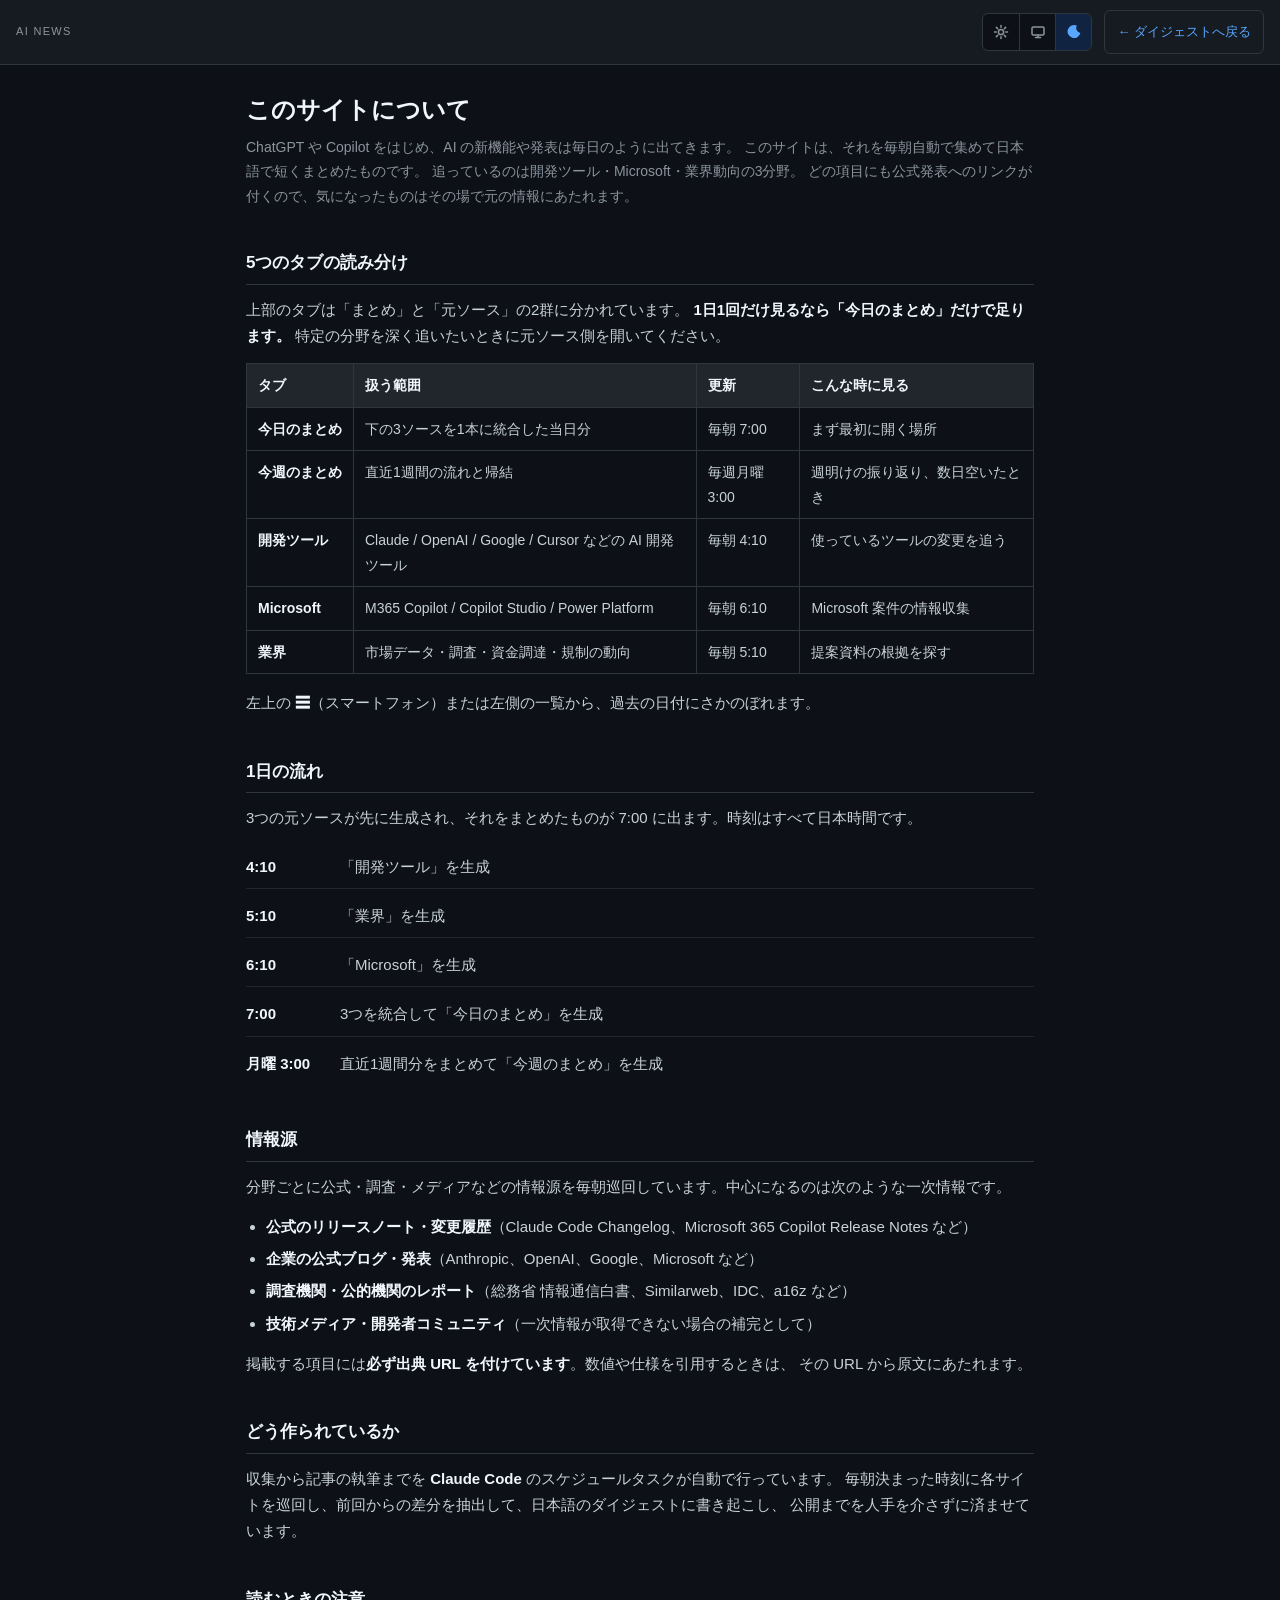
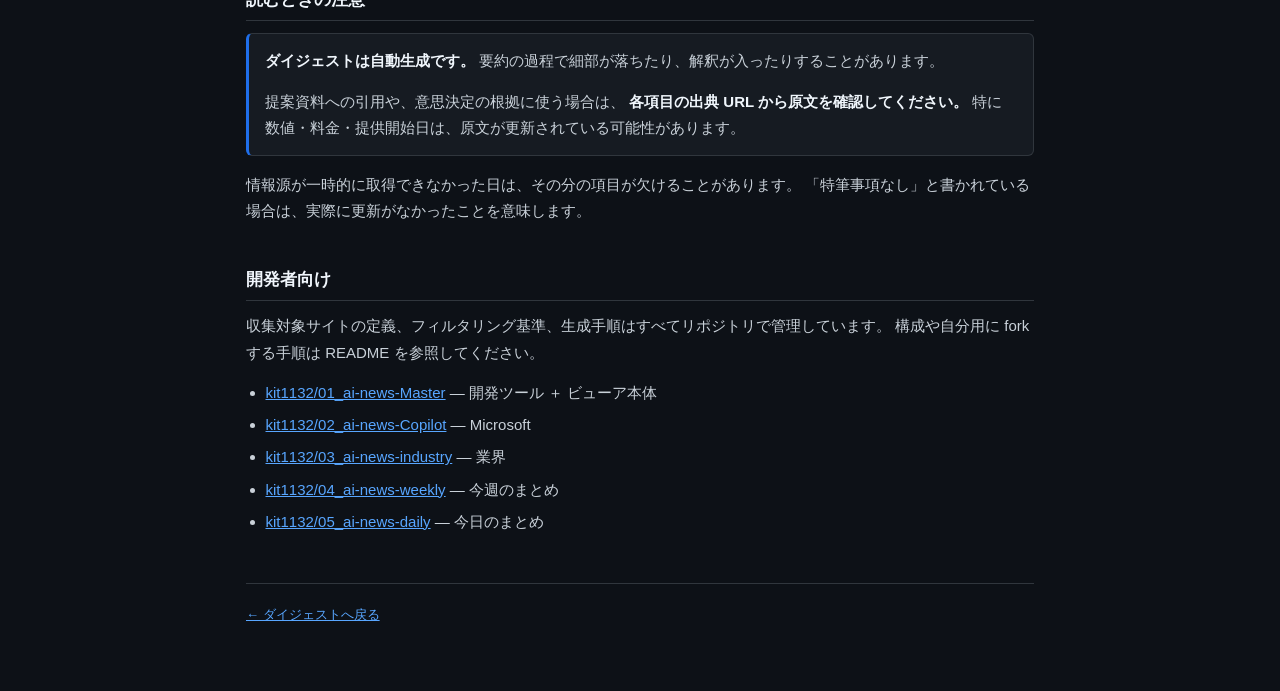
==== about.html @ 7a579b7d "ダークで沈む code・出典チップ・補助色のコントラストを上げ、識別子の切れ目が見えるようにする。 Co-authored-by: Cursor <cursoragent@cursor.com>" ====
<!DOCTYPE html>
<html lang="ja">
<head>
  <meta charset="utf-8">
  <meta name="viewport" content="width=device-width, initial-scale=1">
  <title>このサイトについて — AI News</title>
  <meta name="description" content="AI の新機能や発表を毎朝自動で集め、日本語で短くまとめたサイトです。開発ツール・Microsoft・業界動向の3分野を追い、どの項目にも公式発表へのリンクが付きます。">
  <!-- 実効テーマ（dark/light）に合わせて JS が書き換える。初期値は暗色（既定プリファレンス） -->
  <meta name="color-scheme" content="dark">
  <!-- 初回描画前にテーマを確定し、フラッシュを防ぐ。localStorage キーは index.html と共用 -->
  <script>
    (function () {
      var KEY = 'ai-news-theme';
      var pref = localStorage.getItem(KEY) || 'dark';
      if (pref !== 'light' && pref !== 'dark' && pref !== 'system') pref = 'dark';
      var theme = pref === 'system'
        ? (matchMedia('(prefers-color-scheme: dark)').matches ? 'dark' : 'light')
        : pref;
      var root = document.documentElement;
      root.setAttribute('data-theme', theme);
      root.setAttribute('data-theme-pref', pref);
      var meta = document.querySelector('meta[name="color-scheme"]');
      if (meta) meta.content = theme;
    })();
  </script>
  <style>
    * { margin: 0; padding: 0; box-sizing: border-box; }

    /* ビューア（index.html）と同一のパレット */
    :root, [data-theme="dark"] {
      color-scheme: dark;
      --bg:#0d1117; --panel:#161b22; --border:#30363d; --border2:#21262d;
      --fg:#c9d1d9; --fg-strong:#f0f6fc; --muted:#8b949e; --link:#58a6ff;
      --accent:#1f6feb; --brand:#8b949e;
      --active-bg:#1f6feb33;
    }
    [data-theme="light"] {
      color-scheme: light;
      --bg:#ffffff; --panel:#f6f8fa; --border:#d0d7de; --border2:#eaeef2;
      --fg:#1f2328; --fg-strong:#1f2328; --muted:#656d76; --link:#0969da;
      --accent:#0969da; --brand:#57606a;
      --active-bg:#ddf4ff;
    }

    body {
      font-family: -apple-system, BlinkMacSystemFont, "Segoe UI", Roboto, "Hiragino Sans", "Noto Sans CJK JP", sans-serif;
      background: var(--bg); color: var(--fg);
      line-height: 1.75; font-size: 15px;
    }

    .topbar {
      background: var(--panel); border-bottom: 1px solid var(--border);
      padding: 10px 16px; display: flex; align-items: center; gap: 12px;
    }
    .brand { font-size: 11px; color: var(--brand); letter-spacing: .12em; white-space: nowrap; }
    .theme-switch {
      display: inline-flex; border: 1px solid var(--border); border-radius: 6px;
      overflow: hidden; flex: none; background: var(--bg); margin-left: auto;
    }
    .theme-opt {
      background: none; border: none; color: var(--muted); cursor: pointer;
      font: inherit; padding: 0; width: 36px; height: 36px;
      display: inline-flex; align-items: center; justify-content: center;
    }
    .theme-opt + .theme-opt { border-left: 1px solid var(--border); }
    .theme-opt:hover { color: var(--fg); background: var(--border2); }
    .theme-opt[aria-checked="true"] {
      color: var(--link); background: var(--active-bg);
    }
    .theme-opt:focus-visible { outline: 2px solid var(--accent); outline-offset: -2px; z-index: 1; }
    .theme-opt svg { width: 16px; height: 16px; display: block; }
    .back {
      color: var(--link); text-decoration: none;
      font-size: 13px; border: 1px solid var(--border); border-radius: 6px;
      padding: 7px 12px; min-height: 44px; display: inline-flex; align-items: center;
    }
    .back:hover, .back:focus-visible { background: var(--border2); text-decoration: underline; }

    main { max-width: 820px; margin: 0 auto; padding: 28px 16px 64px; }

    h1 { font-size: 24px; color: var(--fg-strong); line-height: 1.4; margin-bottom: 8px; }
    .lede { color: var(--muted); font-size: 14px; margin-bottom: 32px; }

    h2 {
      font-size: 17px; color: var(--fg-strong); margin: 40px 0 12px;
      padding-bottom: 6px; border-bottom: 1px solid var(--border);
    }
    p { margin-bottom: 14px; }
    ul { margin: 0 0 14px 1.3em; }
    li { margin-bottom: 6px; }
    strong { color: var(--fg-strong); }
    a { color: var(--link); }

    /* 表は幅の狭い端末で自身がスクロールする。本文は横に流れない */
    .tw { overflow-x: auto; margin-bottom: 16px; -webkit-overflow-scrolling: touch; }
    table { border-collapse: collapse; width: 100%; min-width: 560px; font-size: 14px; }
    th, td { border: 1px solid var(--border); padding: 9px 11px; text-align: left; vertical-align: top; }
    th { background: var(--border2); color: var(--fg-strong); font-weight: 600; white-space: nowrap; }
    td .tab { color: var(--fg-strong); font-weight: 600; white-space: nowrap; }

    .flow { list-style: none; margin-left: 0; }
    .flow li {
      display: flex; gap: 12px; align-items: baseline;
      padding: 8px 0; border-bottom: 1px solid var(--border2);
    }
    .flow li:last-child { border-bottom: 0; }
    .flow time {
      font-variant-numeric: tabular-nums; color: var(--fg-strong);
      font-weight: 600; flex: none; width: 82px;
    }

    .note {
      background: var(--panel); border: 1px solid var(--border);
      border-left: 3px solid var(--accent);
      border-radius: 6px; padding: 14px 16px; margin-bottom: 16px;
    }
    .note p:last-child { margin-bottom: 0; }

    footer {
      margin-top: 48px; padding-top: 20px; border-top: 1px solid var(--border);
      color: var(--muted); font-size: 13px;
    }

    @media (max-width: 600px) {
      body { font-size: 14px; }
      main { padding: 20px 14px 48px; }
      h1 { font-size: 20px; }
      .flow li { flex-direction: column; gap: 2px; }
      .flow time { width: auto; }
      .theme-opt { width: 44px; height: 44px; }
    }
  </style>
</head>
<body>
  <header class="topbar">
    <span class="brand">AI NEWS</span>
    <div class="theme-switch" role="radiogroup" aria-label="表示モード">
      <button type="button" class="theme-opt" data-theme-set="light" role="radio" aria-checked="false" title="ライト" aria-label="ライト">
        <svg viewBox="0 0 16 16" aria-hidden="true" fill="none" stroke="currentColor" stroke-width="1.5" stroke-linecap="round">
          <circle cx="8" cy="8" r="2.6"/>
          <path d="M8 1.5v1.7M8 12.8v1.7M1.5 8h1.7M12.8 8h1.7M3.4 3.4l1.2 1.2M11.4 11.4l1.2 1.2M12.6 3.4l-1.2 1.2M4.6 11.4l-1.2 1.2"/>
        </svg>
      </button>
      <button type="button" class="theme-opt" data-theme-set="system" role="radio" aria-checked="false" title="システム" aria-label="システム">
        <svg viewBox="0 0 16 16" aria-hidden="true" fill="none" stroke="currentColor" stroke-width="1.5" stroke-linecap="round" stroke-linejoin="round">
          <rect x="2" y="3" width="12" height="8" rx="1.2"/>
          <path d="M5.5 13.5h5M8 11v2.5"/>
        </svg>
      </button>
      <button type="button" class="theme-opt" data-theme-set="dark" role="radio" aria-checked="false" title="ダーク" aria-label="ダーク">
        <svg viewBox="0 0 16 16" aria-hidden="true" fill="currentColor">
          <path d="M10.8 1.6A6.5 6.5 0 1 0 14.4 9a5.2 5.2 0 0 1-3.6-7.4Z"/>
        </svg>
      </button>
    </div>
    <a class="back" href="./">← ダイジェストへ戻る</a>
  </header>

  <main>
    <h1>このサイトについて</h1>
    <p class="lede">
      ChatGPT や Copilot をはじめ、AI の新機能や発表は毎日のように出てきます。
      このサイトは、それを毎朝自動で集めて日本語で短くまとめたものです。
      追っているのは開発ツール・Microsoft・業界動向の3分野。
      どの項目にも公式発表へのリンクが付くので、気になったものはその場で元の情報にあたれます。
    </p>

    <h2>5つのタブの読み分け</h2>
    <p>
      上部のタブは「まとめ」と「元ソース」の2群に分かれています。
      <strong>1日1回だけ見るなら「今日のまとめ」だけで足ります。</strong>
      特定の分野を深く追いたいときに元ソース側を開いてください。
    </p>
    <div class="tw">
      <table>
        <thead>
          <tr><th>タブ</th><th>扱う範囲</th><th>更新</th><th>こんな時に見る</th></tr>
        </thead>
        <tbody>
          <tr>
            <td><span class="tab">今日のまとめ</span></td>
            <td>下の3ソースを1本に統合した当日分</td>
            <td>毎朝 7:00</td>
            <td>まず最初に開く場所</td>
          </tr>
          <tr>
            <td><span class="tab">今週のまとめ</span></td>
            <td>直近1週間の流れと帰結</td>
            <td>毎週月曜 3:00</td>
            <td>週明けの振り返り、数日空いたとき</td>
          </tr>
          <tr>
            <td><span class="tab">開発ツール</span></td>
            <td>Claude / OpenAI / Google / Cursor などの AI 開発ツール</td>
            <td>毎朝 4:10</td>
            <td>使っているツールの変更を追う</td>
          </tr>
          <tr>
            <td><span class="tab">Microsoft</span></td>
            <td>M365 Copilot / Copilot Studio / Power Platform</td>
            <td>毎朝 6:10</td>
            <td>Microsoft 案件の情報収集</td>
          </tr>
          <tr>
            <td><span class="tab">業界</span></td>
            <td>市場データ・調査・資金調達・規制の動向</td>
            <td>毎朝 5:10</td>
            <td>提案資料の根拠を探す</td>
          </tr>
        </tbody>
      </table>
    </div>
    <p>
      左上の <strong>☰</strong>（スマートフォン）または左側の一覧から、過去の日付にさかのぼれます。
    </p>

    <h2>1日の流れ</h2>
    <p>3つの元ソースが先に生成され、それをまとめたものが 7:00 に出ます。時刻はすべて日本時間です。</p>
    <ul class="flow">
      <li><time>4:10</time><span>「開発ツール」を生成</span></li>
      <li><time>5:10</time><span>「業界」を生成</span></li>
      <li><time>6:10</time><span>「Microsoft」を生成</span></li>
      <li><time>7:00</time><span>3つを統合して「今日のまとめ」を生成</span></li>
      <li><time>月曜 3:00</time><span>直近1週間分をまとめて「今週のまとめ」を生成</span></li>
    </ul>

    <h2>情報源</h2>
    <p>
      分野ごとに公式・調査・メディアなどの情報源を毎朝巡回しています。中心になるのは次のような一次情報です。
    </p>
    <ul>
      <li><strong>公式のリリースノート・変更履歴</strong>（Claude Code Changelog、Microsoft 365 Copilot Release Notes など）</li>
      <li><strong>企業の公式ブログ・発表</strong>（Anthropic、OpenAI、Google、Microsoft など）</li>
      <li><strong>調査機関・公的機関のレポート</strong>（総務省 情報通信白書、Similarweb、IDC、a16z など）</li>
      <li><strong>技術メディア・開発者コミュニティ</strong>（一次情報が取得できない場合の補完として）</li>
    </ul>
    <p>
      掲載する項目には<strong>必ず出典 URL を付けています</strong>。数値や仕様を引用するときは、
      その URL から原文にあたれます。
    </p>

    <h2>どう作られているか</h2>
    <p>
      収集から記事の執筆までを <strong>Claude Code</strong> のスケジュールタスクが自動で行っています。
      毎朝決まった時刻に各サイトを巡回し、前回からの差分を抽出して、日本語のダイジェストに書き起こし、
      公開までを人手を介さずに済ませています。
    </p>

    <h2>読むときの注意</h2>
    <div class="note">
      <p>
        <strong>ダイジェストは自動生成です。</strong>
        要約の過程で細部が落ちたり、解釈が入ったりすることがあります。
      </p>
      <p>
        提案資料への引用や、意思決定の根拠に使う場合は、
        <strong>各項目の出典 URL から原文を確認してください。</strong>
        特に数値・料金・提供開始日は、原文が更新されている可能性があります。
      </p>
    </div>
    <p>
      情報源が一時的に取得できなかった日は、その分の項目が欠けることがあります。
      「特筆事項なし」と書かれている場合は、実際に更新がなかったことを意味します。
    </p>

    <h2>開発者向け</h2>
    <p>
      収集対象サイトの定義、フィルタリング基準、生成手順はすべてリポジトリで管理しています。
      構成や自分用に fork する手順は README を参照してください。
    </p>
    <ul>
      <li><a href="https://github.com/kit1132/01_ai-news-Master">kit1132/01_ai-news-Master</a> — 開発ツール ＋ ビューア本体</li>
      <li><a href="https://github.com/kit1132/02_ai-news-Copilot">kit1132/02_ai-news-Copilot</a> — Microsoft</li>
      <li><a href="https://github.com/kit1132/03_ai-news-industry">kit1132/03_ai-news-industry</a> — 業界</li>
      <li><a href="https://github.com/kit1132/04_ai-news-weekly">kit1132/04_ai-news-weekly</a> — 今週のまとめ</li>
      <li><a href="https://github.com/kit1132/05_ai-news-daily">kit1132/05_ai-news-daily</a> — 今日のまとめ</li>
    </ul>

    <footer>
      <a href="./">← ダイジェストへ戻る</a>
    </footer>
  </main>

  <script>
    const THEME_KEY = 'ai-news-theme';
    const THEME_PREFS = ['light', 'system', 'dark'];

    function resolveTheme(pref) {
      if (pref === 'light' || pref === 'dark') return pref;
      return matchMedia('(prefers-color-scheme: dark)').matches ? 'dark' : 'light';
    }

    function readThemePref() {
      const pref = localStorage.getItem(THEME_KEY) || 'dark';
      return THEME_PREFS.includes(pref) ? pref : 'dark';
    }

    function applyTheme(pref) {
      const theme = resolveTheme(pref);
      const root = document.documentElement;
      root.setAttribute('data-theme', theme);
      root.setAttribute('data-theme-pref', pref);
      const meta = document.querySelector('meta[name="color-scheme"]');
      if (meta) meta.content = theme;
      document.querySelectorAll('.theme-opt').forEach((btn) => {
        btn.setAttribute('aria-checked', String(btn.dataset.themeSet === pref));
      });
    }

    function setThemePref(pref) {
      if (!THEME_PREFS.includes(pref)) return;
      localStorage.setItem(THEME_KEY, pref);
      applyTheme(pref);
    }

    applyTheme(readThemePref());
    document.querySelector('.theme-switch')?.addEventListener('click', (ev) => {
      const btn = ev.target.closest('.theme-opt');
      if (btn) setThemePref(btn.dataset.themeSet);
    });
    matchMedia('(prefers-color-scheme: dark)').addEventListener('change', () => {
      if (readThemePref() === 'system') applyTheme('system');
    });
  </script>
</body>
</html>
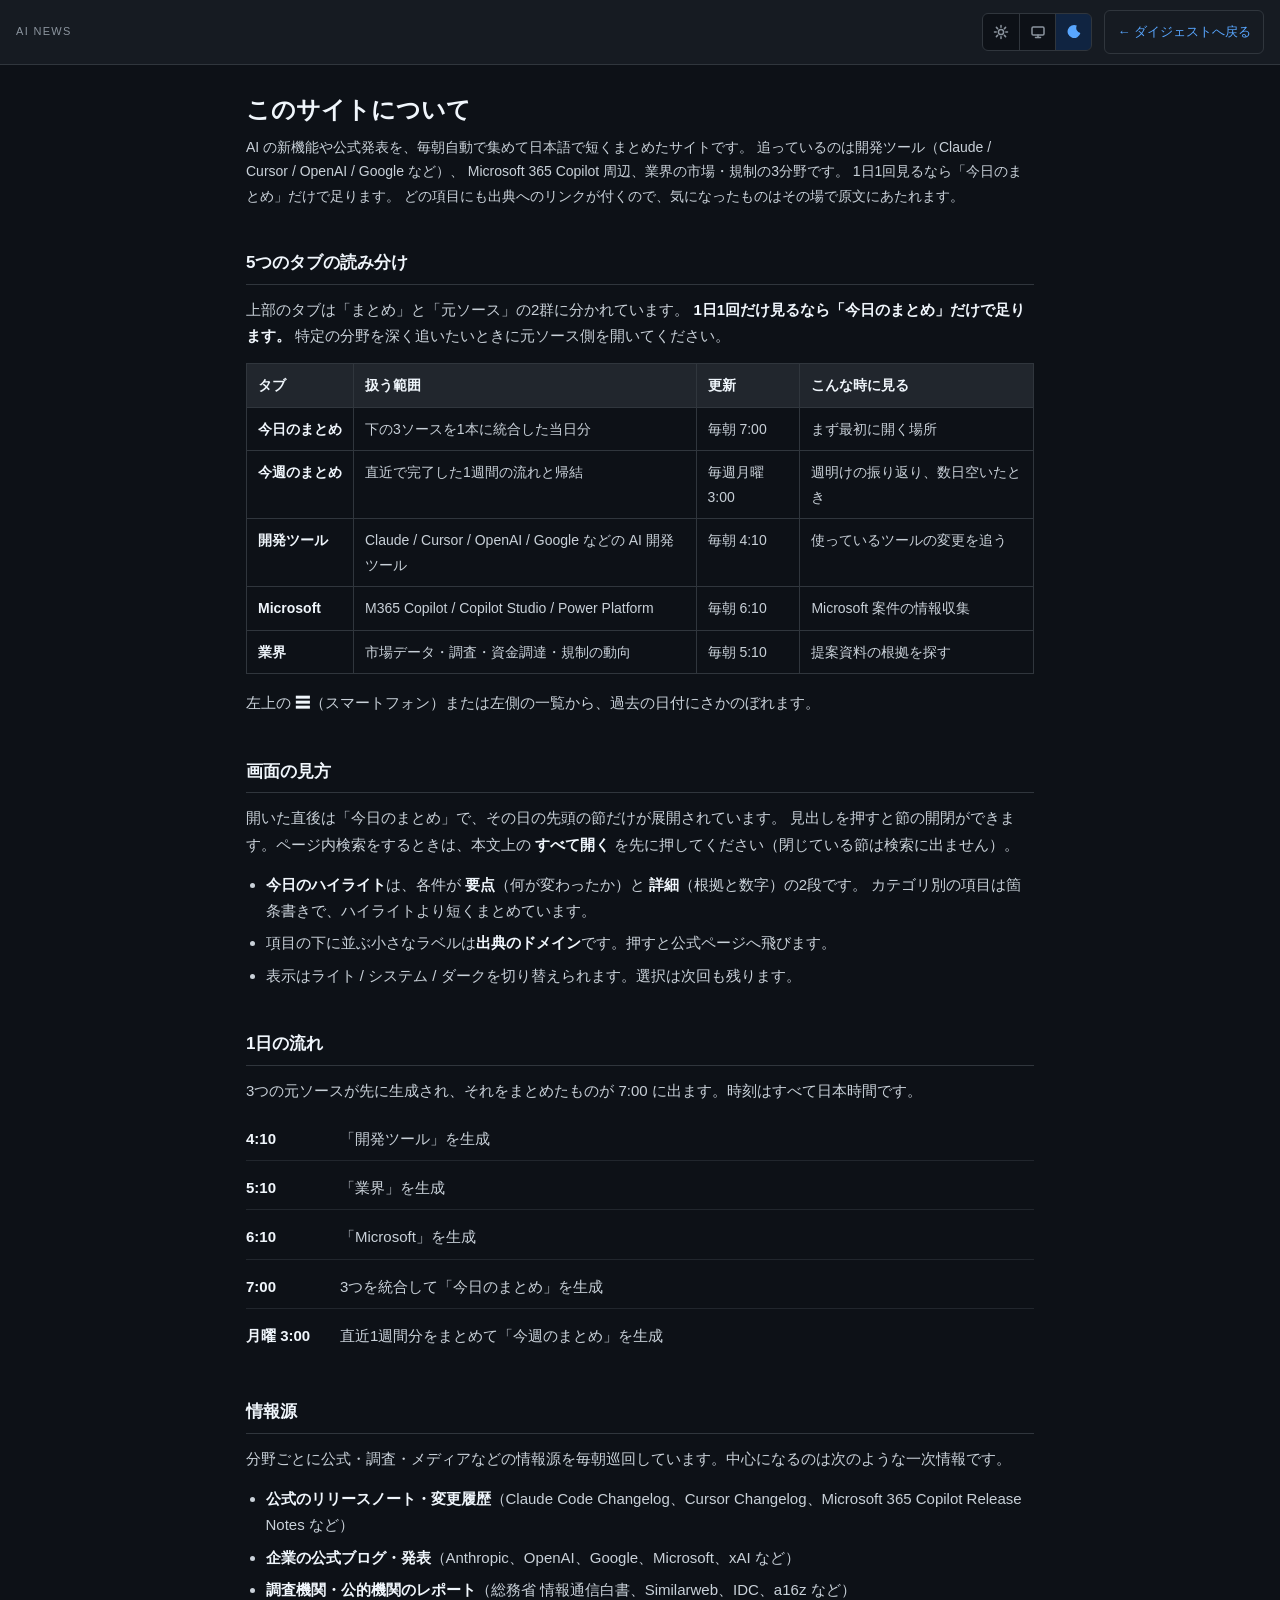
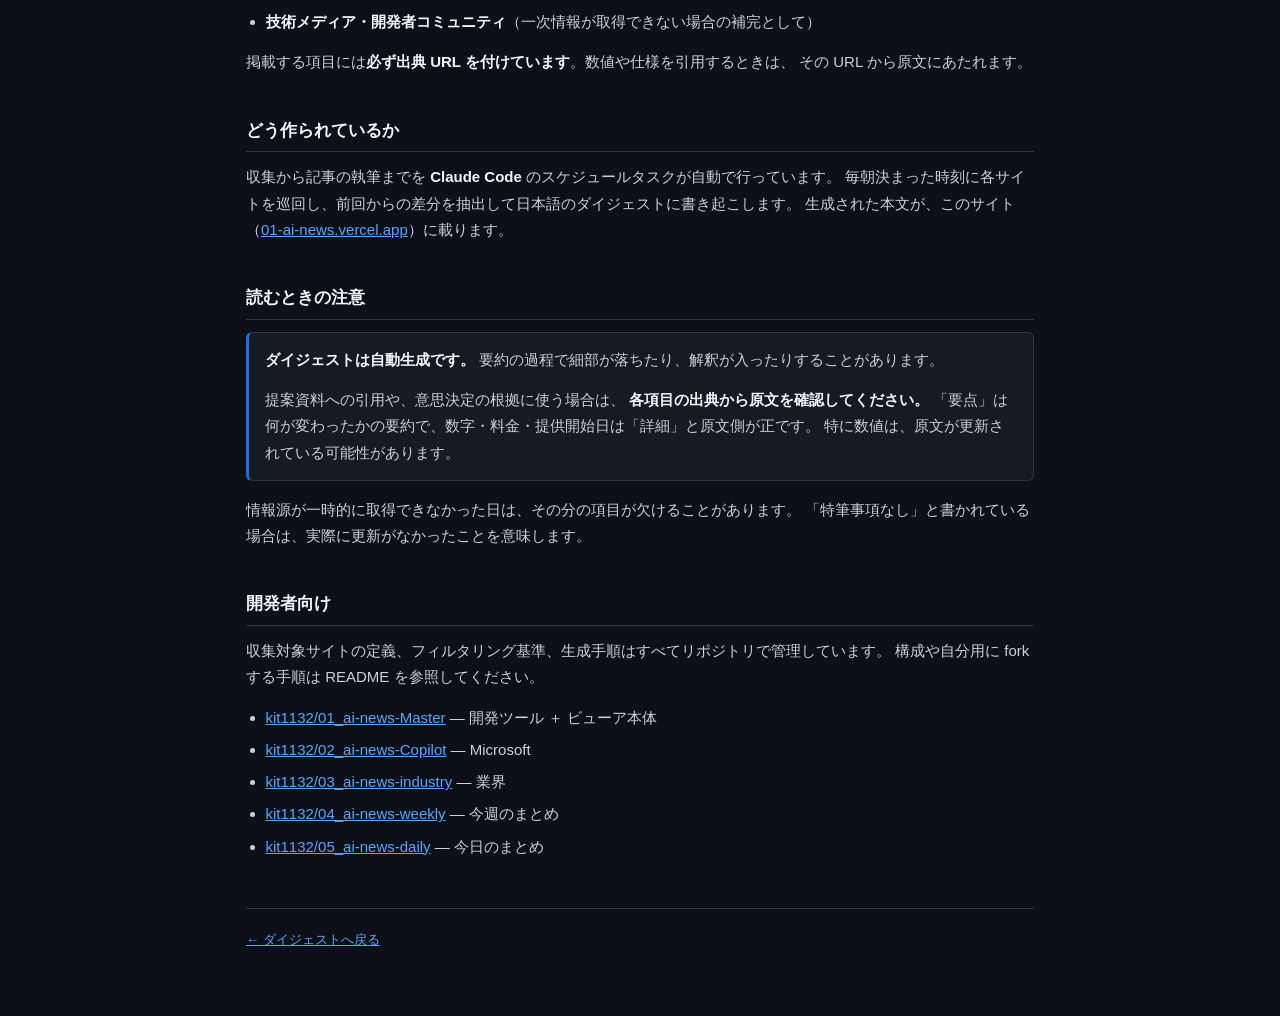
==== commit 8c83b8ab: "概要ページを現行の読み方に合わせ、要点/詳細・折りたたみ・出典チップと公開URLを書く。 Co-authored-by: Cursor <cursoragent@cursor.com>" ====
--- a/about.html
+++ b/about.html
@@ -4,7 +4,7 @@
   <meta charset="utf-8">
   <meta name="viewport" content="width=device-width, initial-scale=1">
   <title>このサイトについて — AI News</title>
-  <meta name="description" content="AI の新機能や発表を毎朝自動で集め、日本語で短くまとめたサイトです。開発ツール・Microsoft・業界動向の3分野を追い、どの項目にも公式発表へのリンクが付きます。">
+  <meta name="description" content="AI の新機能や公式発表を毎朝自動で集め、日本語で短くまとめたサイトです。開発ツール・Microsoft・業界の3分野を追い、ハイライトは要点と詳細、各項目には出典リンクが付きます。">
   <!-- 実効テーマ（dark/light）に合わせて JS が書き換える。初期値は暗色（既定プリファレンス） -->
   <meta name="color-scheme" content="dark">
   <!-- 初回描画前にテーマを確定し、フラッシュを防ぐ。localStorage キーは index.html と共用 -->
@@ -79,7 +79,7 @@
     main { max-width: 820px; margin: 0 auto; padding: 28px 16px 64px; }
 
     h1 { font-size: 24px; color: var(--fg-strong); line-height: 1.4; margin-bottom: 8px; }
-    .lede { color: var(--muted); font-size: 14px; margin-bottom: 32px; }
+    .lede { color: var(--fg); font-size: 14px; margin-bottom: 32px; }
 
     h2 {
       font-size: 17px; color: var(--fg-strong); margin: 40px 0 12px;
@@ -159,10 +159,11 @@
   <main>
     <h1>このサイトについて</h1>
     <p class="lede">
-      ChatGPT や Copilot をはじめ、AI の新機能や発表は毎日のように出てきます。
-      このサイトは、それを毎朝自動で集めて日本語で短くまとめたものです。
-      追っているのは開発ツール・Microsoft・業界動向の3分野。
-      どの項目にも公式発表へのリンクが付くので、気になったものはその場で元の情報にあたれます。
+      AI の新機能や公式発表を、毎朝自動で集めて日本語で短くまとめたサイトです。
+      追っているのは開発ツール（Claude / Cursor / OpenAI / Google など）、
+      Microsoft 365 Copilot 周辺、業界の市場・規制の3分野です。
+      1日1回見るなら「今日のまとめ」だけで足ります。
+      どの項目にも出典へのリンクが付くので、気になったものはその場で原文にあたれます。
     </p>
 
     <h2>5つのタブの読み分け</h2>
@@ -185,13 +186,13 @@
           </tr>
           <tr>
             <td><span class="tab">今週のまとめ</span></td>
-            <td>直近1週間の流れと帰結</td>
+            <td>直近で完了した1週間の流れと帰結</td>
             <td>毎週月曜 3:00</td>
             <td>週明けの振り返り、数日空いたとき</td>
           </tr>
           <tr>
             <td><span class="tab">開発ツール</span></td>
-            <td>Claude / OpenAI / Google / Cursor などの AI 開発ツール</td>
+            <td>Claude / Cursor / OpenAI / Google などの AI 開発ツール</td>
             <td>毎朝 4:10</td>
             <td>使っているツールの変更を追う</td>
           </tr>
@@ -213,6 +214,27 @@
     <p>
       左上の <strong>☰</strong>（スマートフォン）または左側の一覧から、過去の日付にさかのぼれます。
     </p>
+
+    <h2>画面の見方</h2>
+    <p>
+      開いた直後は「今日のまとめ」で、その日の先頭の節だけが展開されています。
+      見出しを押すと節の開閉ができます。ページ内検索をするときは、本文上の
+      <strong>すべて開く</strong> を先に押してください（閉じている節は検索に出ません）。
+    </p>
+    <ul>
+      <li>
+        <strong>今日のハイライト</strong>は、各件が
+        <strong>要点</strong>（何が変わったか）と
+        <strong>詳細</strong>（根拠と数字）の2段です。
+        カテゴリ別の項目は箇条書きで、ハイライトより短くまとめています。
+      </li>
+      <li>
+        項目の下に並ぶ小さなラベルは<strong>出典のドメイン</strong>です。押すと公式ページへ飛びます。
+      </li>
+      <li>
+        表示はライト / システム / ダークを切り替えられます。選択は次回も残ります。
+      </li>
+    </ul>
 
     <h2>1日の流れ</h2>
     <p>3つの元ソースが先に生成され、それをまとめたものが 7:00 に出ます。時刻はすべて日本時間です。</p>
@@ -229,8 +251,8 @@
       分野ごとに公式・調査・メディアなどの情報源を毎朝巡回しています。中心になるのは次のような一次情報です。
     </p>
     <ul>
-      <li><strong>公式のリリースノート・変更履歴</strong>（Claude Code Changelog、Microsoft 365 Copilot Release Notes など）</li>
-      <li><strong>企業の公式ブログ・発表</strong>（Anthropic、OpenAI、Google、Microsoft など）</li>
+      <li><strong>公式のリリースノート・変更履歴</strong>（Claude Code Changelog、Cursor Changelog、Microsoft 365 Copilot Release Notes など）</li>
+      <li><strong>企業の公式ブログ・発表</strong>（Anthropic、OpenAI、Google、Microsoft、xAI など）</li>
       <li><strong>調査機関・公的機関のレポート</strong>（総務省 情報通信白書、Similarweb、IDC、a16z など）</li>
       <li><strong>技術メディア・開発者コミュニティ</strong>（一次情報が取得できない場合の補完として）</li>
     </ul>
@@ -242,8 +264,8 @@
     <h2>どう作られているか</h2>
     <p>
       収集から記事の執筆までを <strong>Claude Code</strong> のスケジュールタスクが自動で行っています。
-      毎朝決まった時刻に各サイトを巡回し、前回からの差分を抽出して、日本語のダイジェストに書き起こし、
-      公開までを人手を介さずに済ませています。
+      毎朝決まった時刻に各サイトを巡回し、前回からの差分を抽出して日本語のダイジェストに書き起こします。
+      生成された本文が、このサイト（<a href="https://01-ai-news.vercel.app">01-ai-news.vercel.app</a>）に載ります。
     </p>
 
     <h2>読むときの注意</h2>
@@ -254,8 +276,9 @@
       </p>
       <p>
         提案資料への引用や、意思決定の根拠に使う場合は、
-        <strong>各項目の出典 URL から原文を確認してください。</strong>
-        特に数値・料金・提供開始日は、原文が更新されている可能性があります。
+        <strong>各項目の出典から原文を確認してください。</strong>
+        「要点」は何が変わったかの要約で、数字・料金・提供開始日は「詳細」と原文側が正です。
+        特に数値は、原文が更新されている可能性があります。
       </p>
     </div>
     <p>
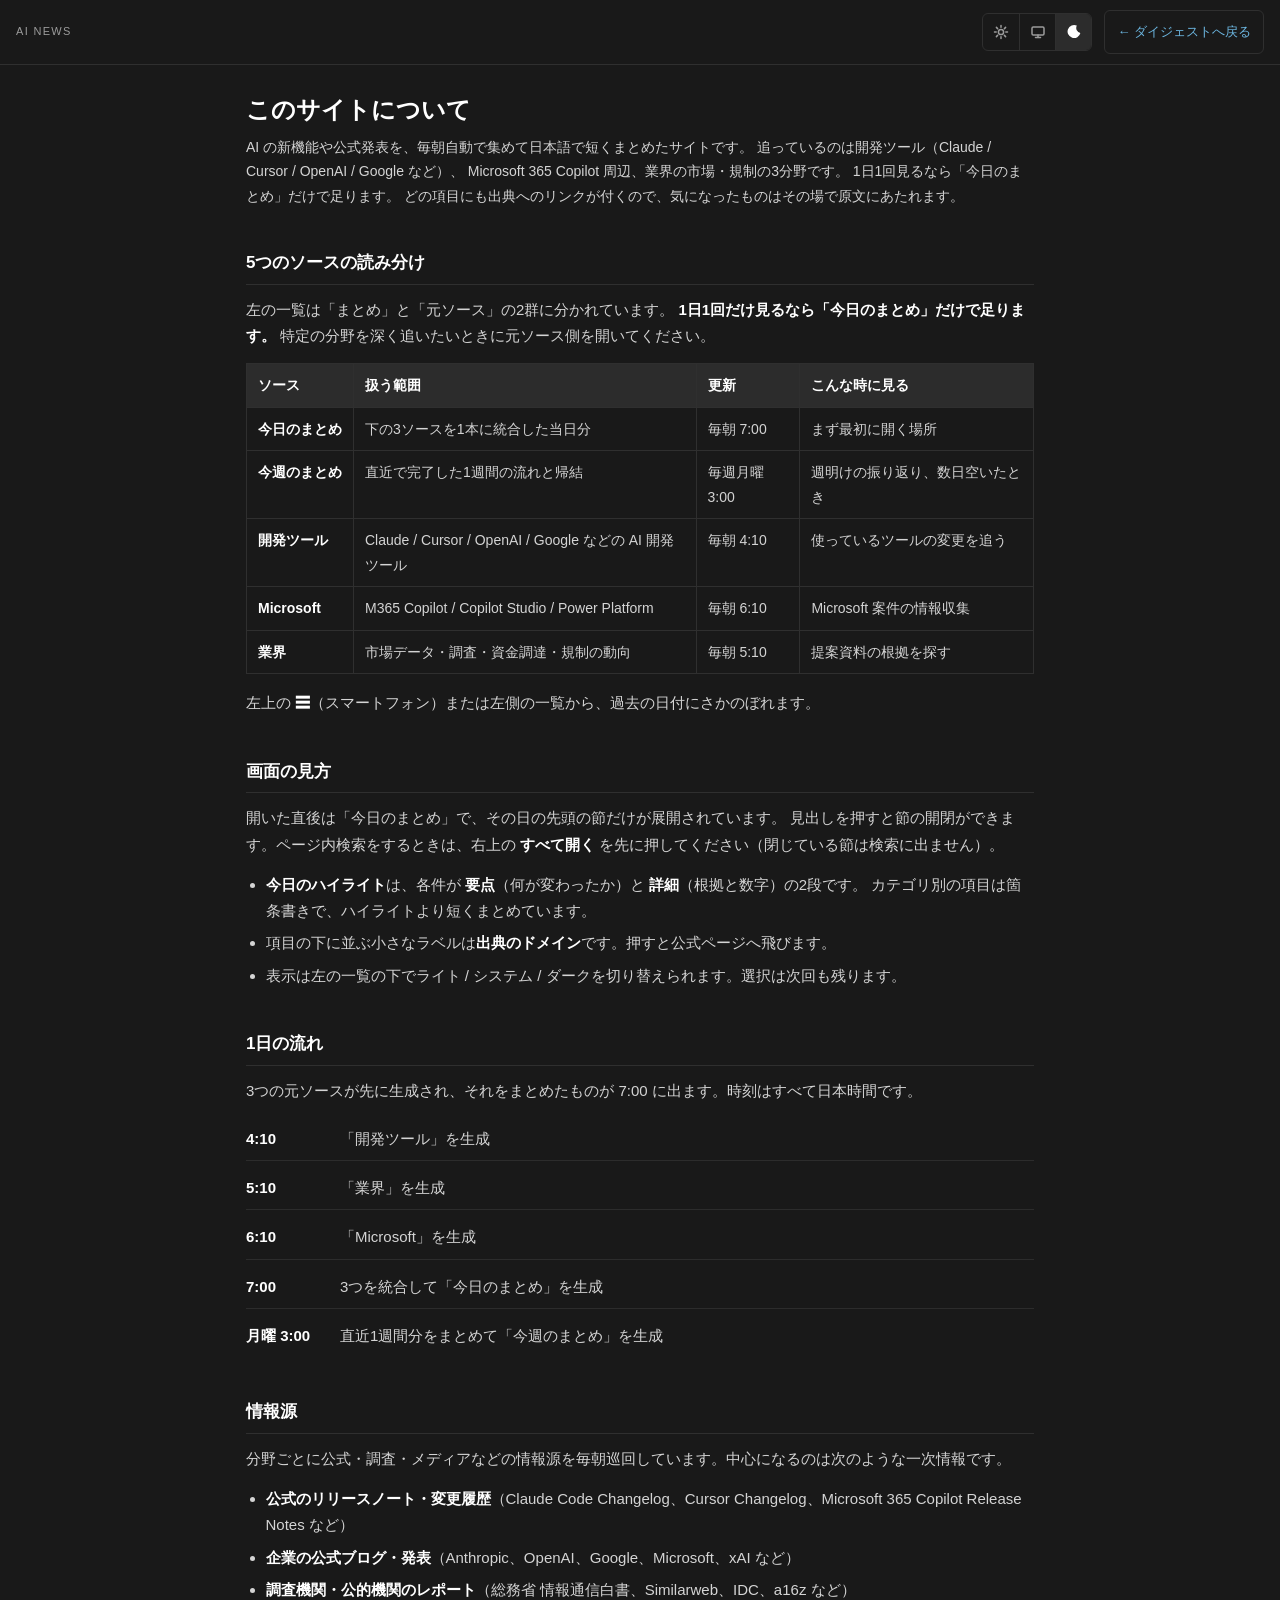
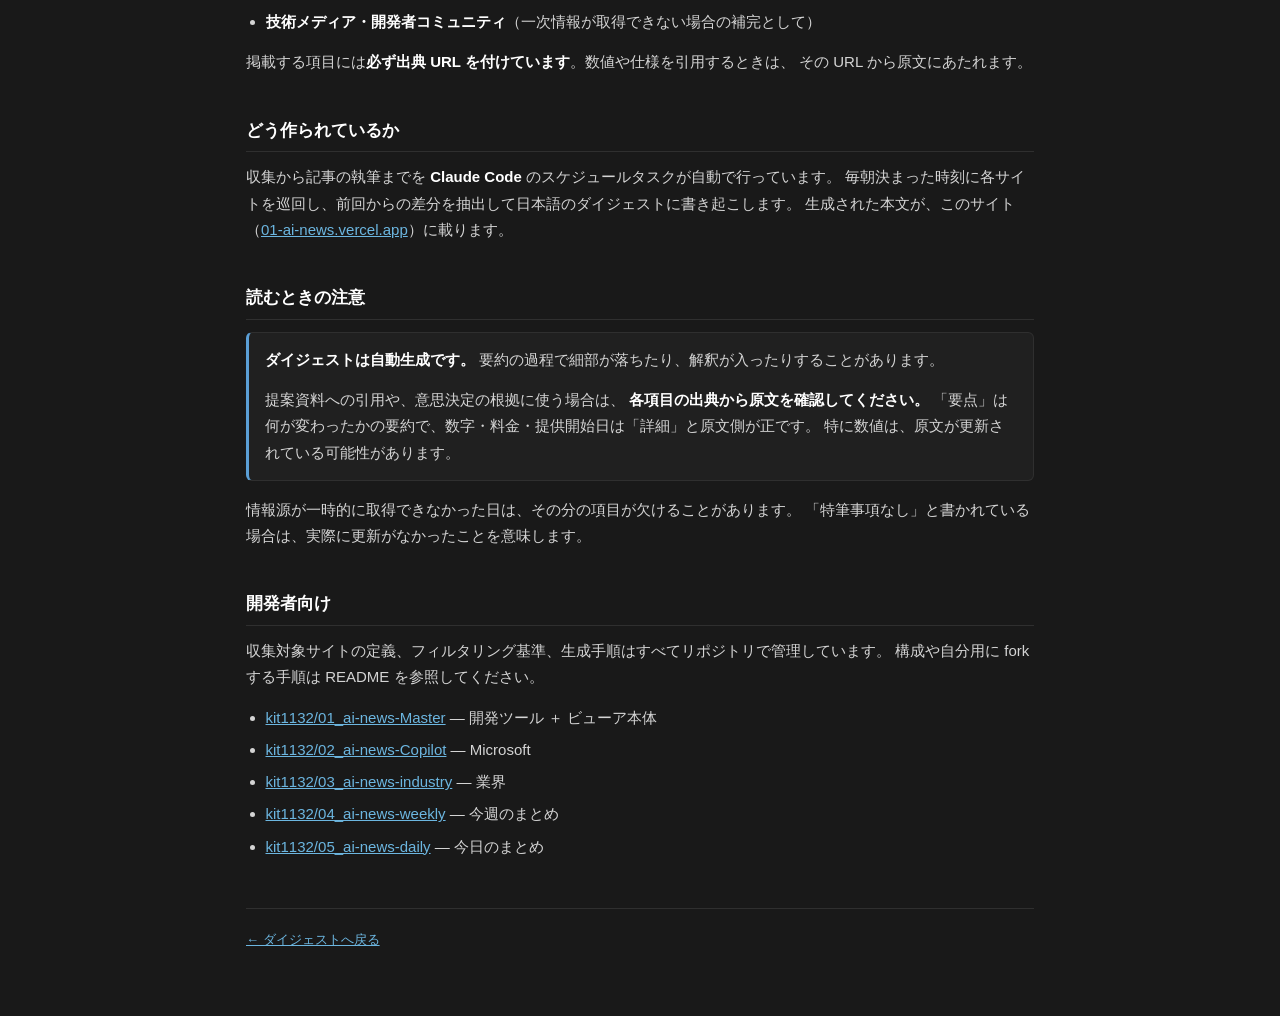
==== commit 16251642: "ビューアを Notion 寄りのページ型にし、2段ピルより本文が先に読めるようにする。 Co-authored-by: Cursor <cursoragent@cursor.com>" ====
--- a/about.html
+++ b/about.html
@@ -29,17 +29,17 @@
     /* ビューア（index.html）と同一のパレット */
     :root, [data-theme="dark"] {
       color-scheme: dark;
-      --bg:#0d1117; --panel:#161b22; --border:#30363d; --border2:#21262d;
-      --fg:#c9d1d9; --fg-strong:#f0f6fc; --muted:#8b949e; --link:#58a6ff;
-      --accent:#1f6feb; --brand:#8b949e;
-      --active-bg:#1f6feb33;
+      --bg:#191919; --panel:#202020; --border:#2f2f2f; --border2:#2c2c2c;
+      --fg:#d4d4d4; --fg-strong:#ffffff; --muted:#9b9b9b; --link:#6cb6e0;
+      --accent:#5b9fd6; --brand:#9b9b9b;
+      --active-bg:#2c2c2c;
     }
     [data-theme="light"] {
       color-scheme: light;
-      --bg:#ffffff; --panel:#f6f8fa; --border:#d0d7de; --border2:#eaeef2;
-      --fg:#1f2328; --fg-strong:#1f2328; --muted:#656d76; --link:#0969da;
-      --accent:#0969da; --brand:#57606a;
-      --active-bg:#ddf4ff;
+      --bg:#ffffff; --panel:#f7f6f3; --border:#e8e7e4; --border2:#efeee9;
+      --fg:#37352f; --fg-strong:#37352f; --muted:#6f6e69; --link:#0b6e99;
+      --accent:#2383e2; --brand:#6f6e69;
+      --active-bg:#ecebe9;
     }
 
     body {
@@ -49,7 +49,7 @@
     }
 
     .topbar {
-      background: var(--panel); border-bottom: 1px solid var(--border);
+      background: var(--bg); border-bottom: 1px solid var(--border);
       padding: 10px 16px; display: flex; align-items: center; gap: 12px;
     }
     .brand { font-size: 11px; color: var(--brand); letter-spacing: .12em; white-space: nowrap; }
@@ -65,7 +65,7 @@
     .theme-opt + .theme-opt { border-left: 1px solid var(--border); }
     .theme-opt:hover { color: var(--fg); background: var(--border2); }
     .theme-opt[aria-checked="true"] {
-      color: var(--link); background: var(--active-bg);
+      color: var(--fg-strong); background: var(--active-bg);
     }
     .theme-opt:focus-visible { outline: 2px solid var(--accent); outline-offset: -2px; z-index: 1; }
     .theme-opt svg { width: 16px; height: 16px; display: block; }
@@ -166,16 +166,16 @@
       どの項目にも出典へのリンクが付くので、気になったものはその場で原文にあたれます。
     </p>
 
-    <h2>5つのタブの読み分け</h2>
-    <p>
-      上部のタブは「まとめ」と「元ソース」の2群に分かれています。
+    <h2>5つのソースの読み分け</h2>
+    <p>
+      左の一覧は「まとめ」と「元ソース」の2群に分かれています。
       <strong>1日1回だけ見るなら「今日のまとめ」だけで足ります。</strong>
       特定の分野を深く追いたいときに元ソース側を開いてください。
     </p>
     <div class="tw">
       <table>
         <thead>
-          <tr><th>タブ</th><th>扱う範囲</th><th>更新</th><th>こんな時に見る</th></tr>
+          <tr><th>ソース</th><th>扱う範囲</th><th>更新</th><th>こんな時に見る</th></tr>
         </thead>
         <tbody>
           <tr>
@@ -218,7 +218,7 @@
     <h2>画面の見方</h2>
     <p>
       開いた直後は「今日のまとめ」で、その日の先頭の節だけが展開されています。
-      見出しを押すと節の開閉ができます。ページ内検索をするときは、本文上の
+      見出しを押すと節の開閉ができます。ページ内検索をするときは、右上の
       <strong>すべて開く</strong> を先に押してください（閉じている節は検索に出ません）。
     </p>
     <ul>
@@ -232,7 +232,7 @@
         項目の下に並ぶ小さなラベルは<strong>出典のドメイン</strong>です。押すと公式ページへ飛びます。
       </li>
       <li>
-        表示はライト / システム / ダークを切り替えられます。選択は次回も残ります。
+        表示は左の一覧の下でライト / システム / ダークを切り替えられます。選択は次回も残ります。
       </li>
     </ul>
 
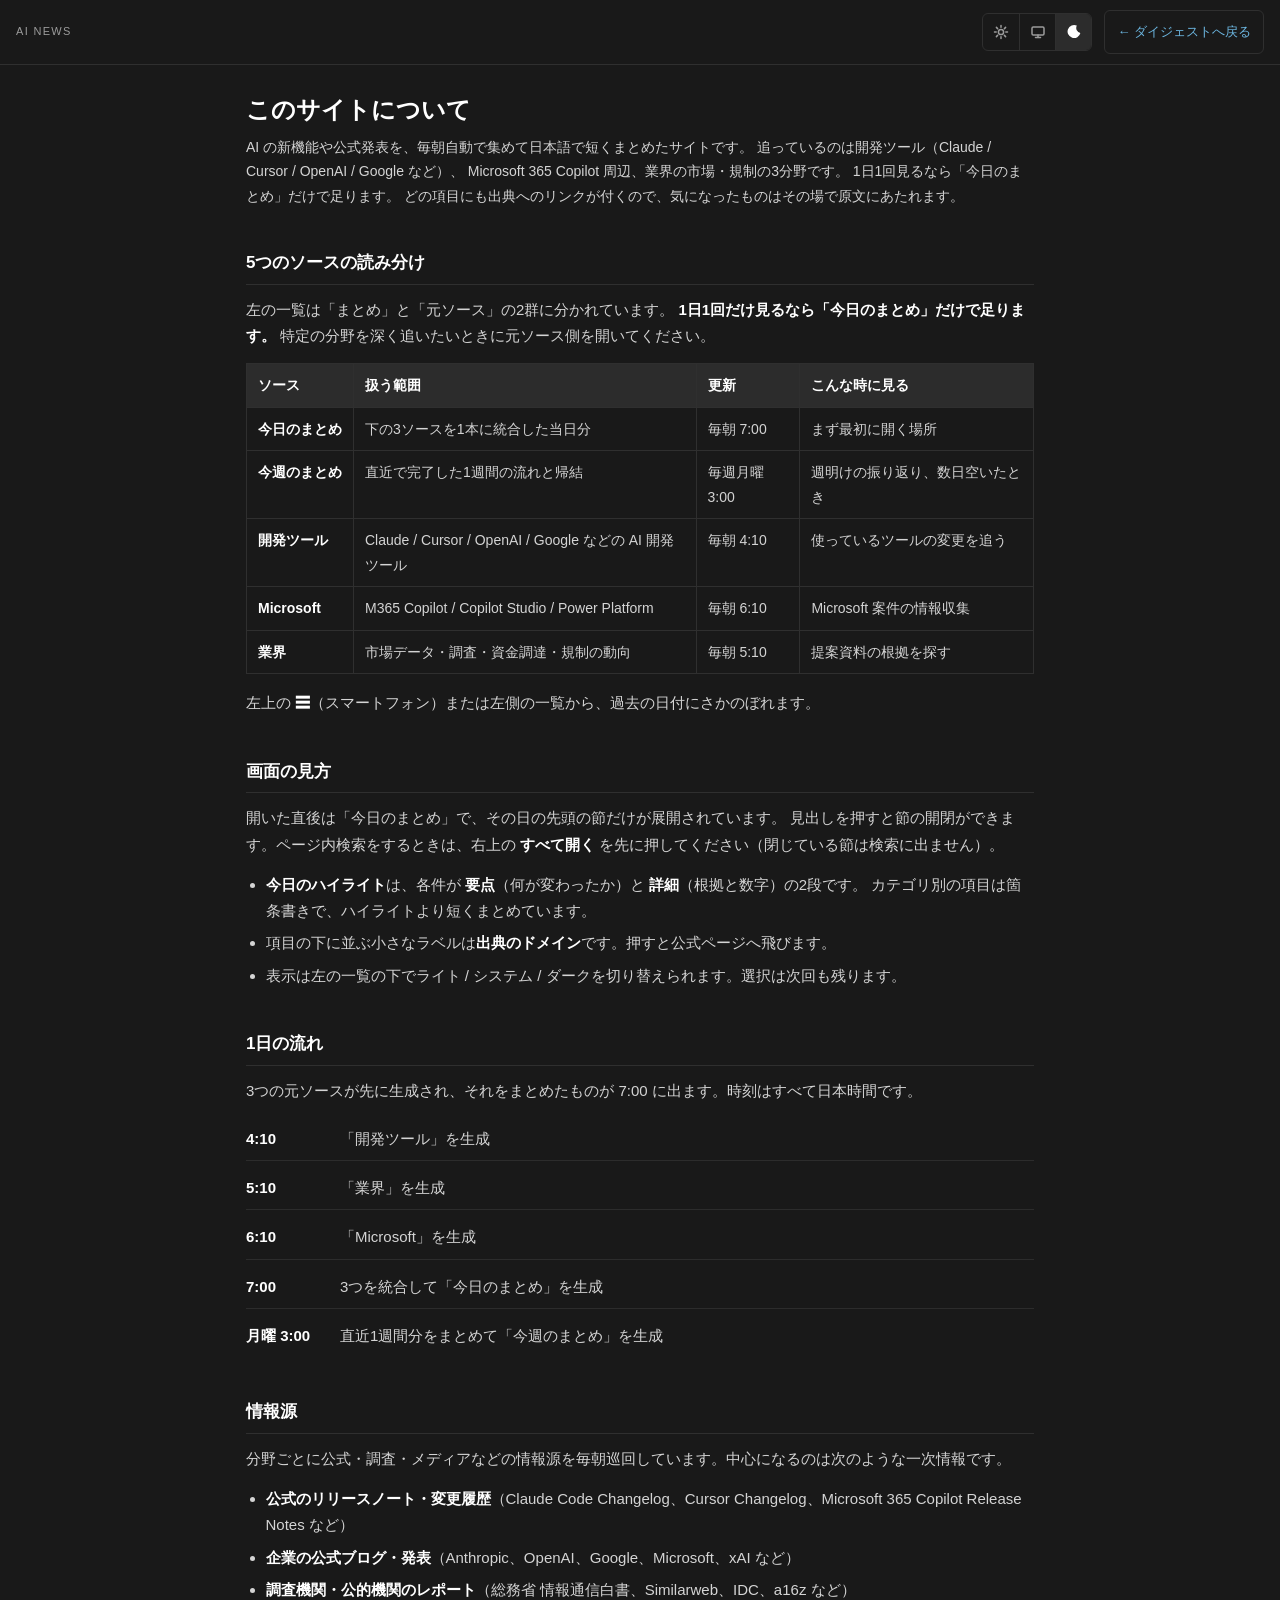
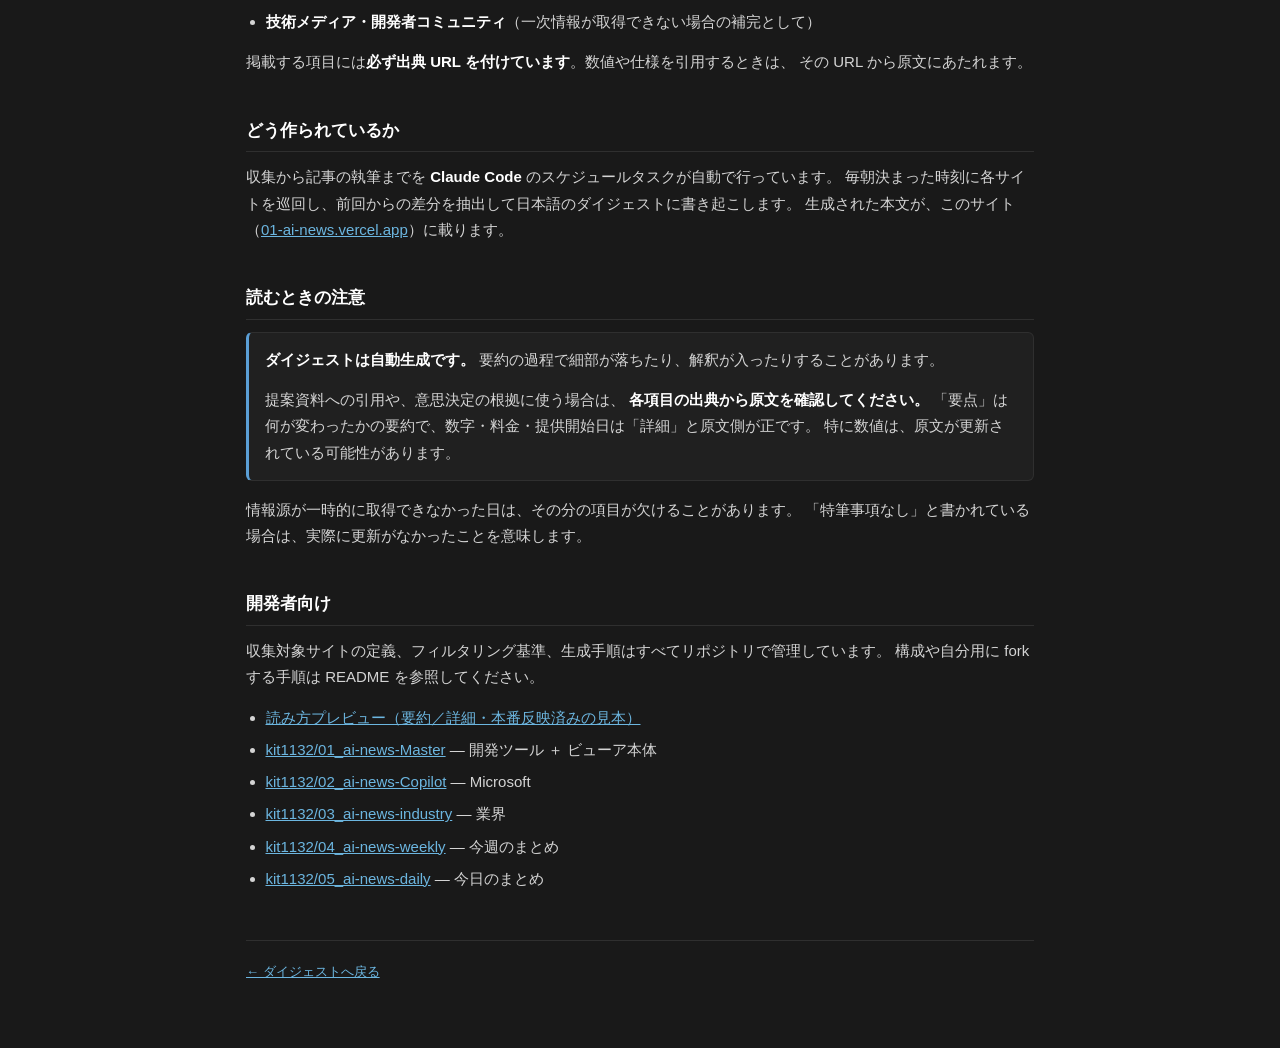
==== commit 7f6ed85f: "ハイライトを要約/詳細の2段にし、カテゴリ見出しの可読性も揃える。 Co-authored-by: Cursor <cursoragent@cursor.com>" ====
--- a/about.html
+++ b/about.html
@@ -292,6 +292,7 @@
       構成や自分用に fork する手順は README を参照してください。
     </p>
     <ul>
+      <li><a href="./preview/reading-format.html">読み方プレビュー（要約／詳細・本番反映済みの見本）</a></li>
       <li><a href="https://github.com/kit1132/01_ai-news-Master">kit1132/01_ai-news-Master</a> — 開発ツール ＋ ビューア本体</li>
       <li><a href="https://github.com/kit1132/02_ai-news-Copilot">kit1132/02_ai-news-Copilot</a> — Microsoft</li>
       <li><a href="https://github.com/kit1132/03_ai-news-industry">kit1132/03_ai-news-industry</a> — 業界</li>
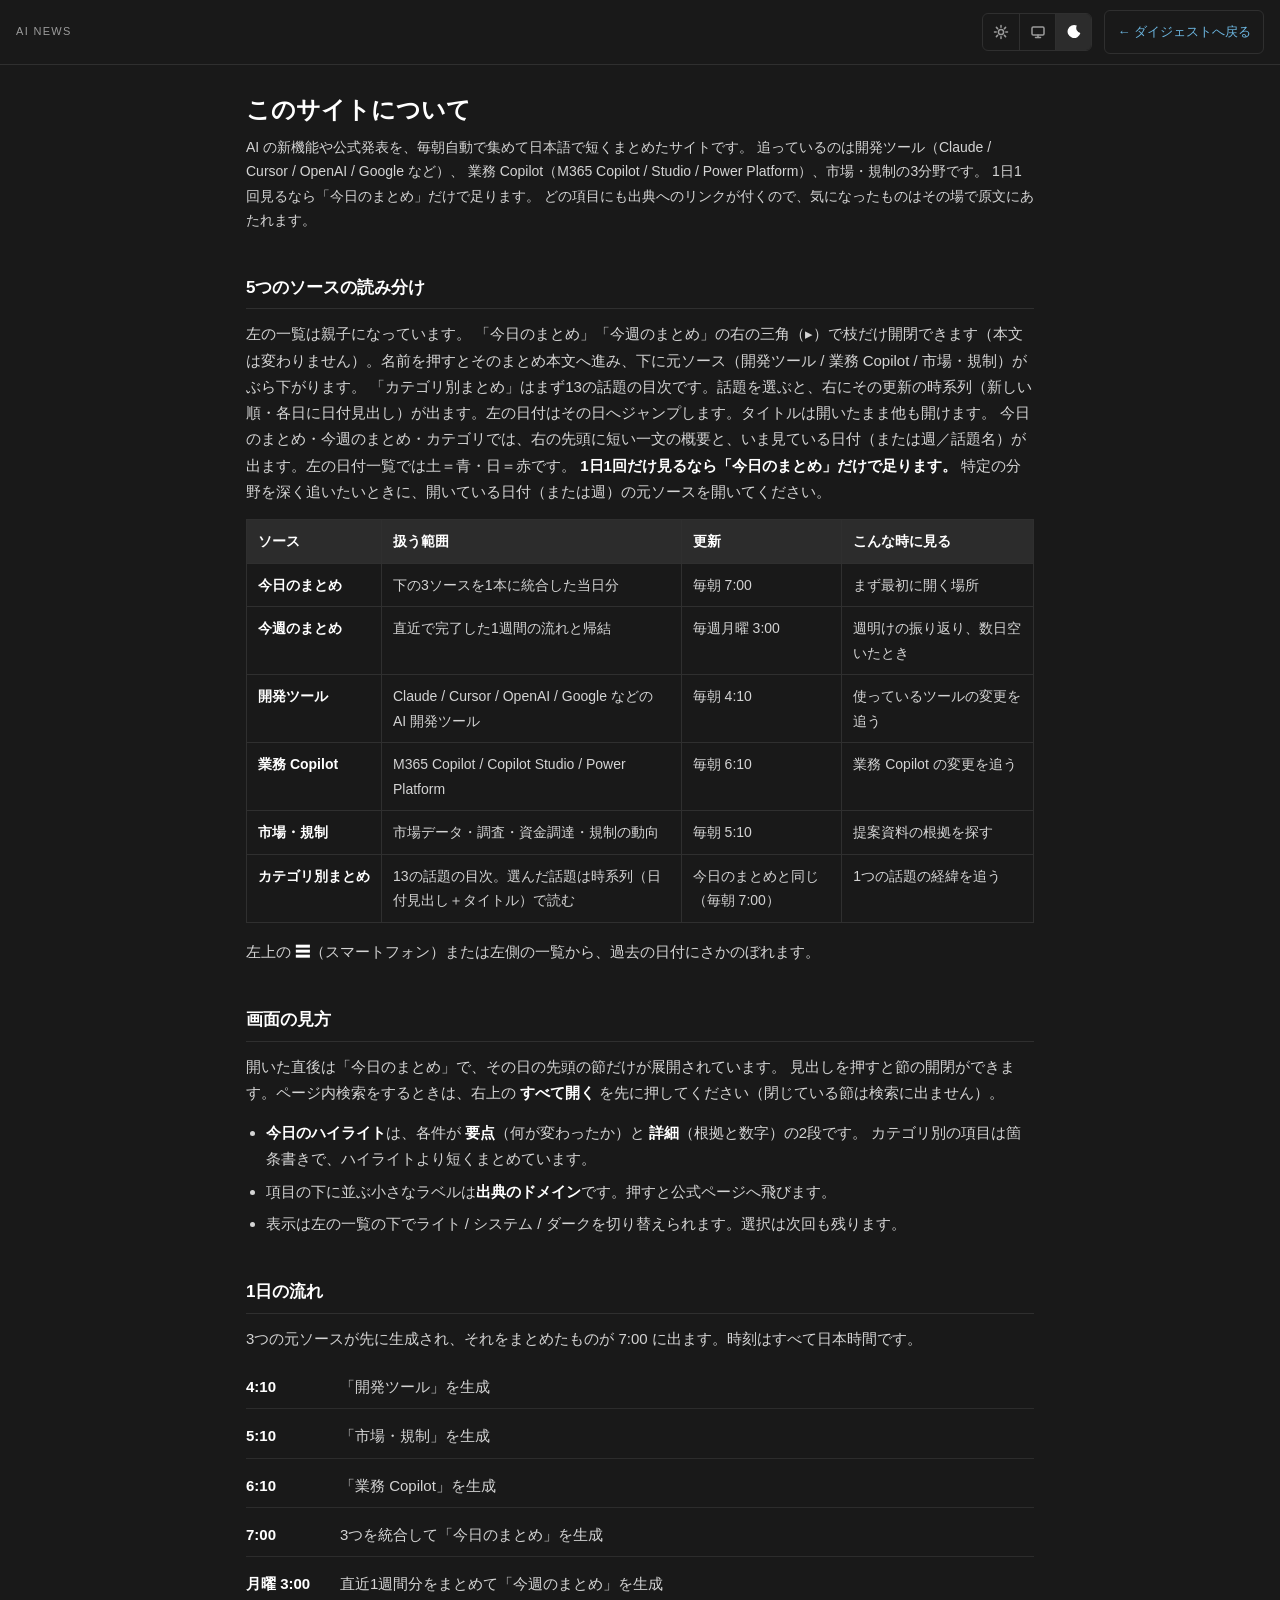
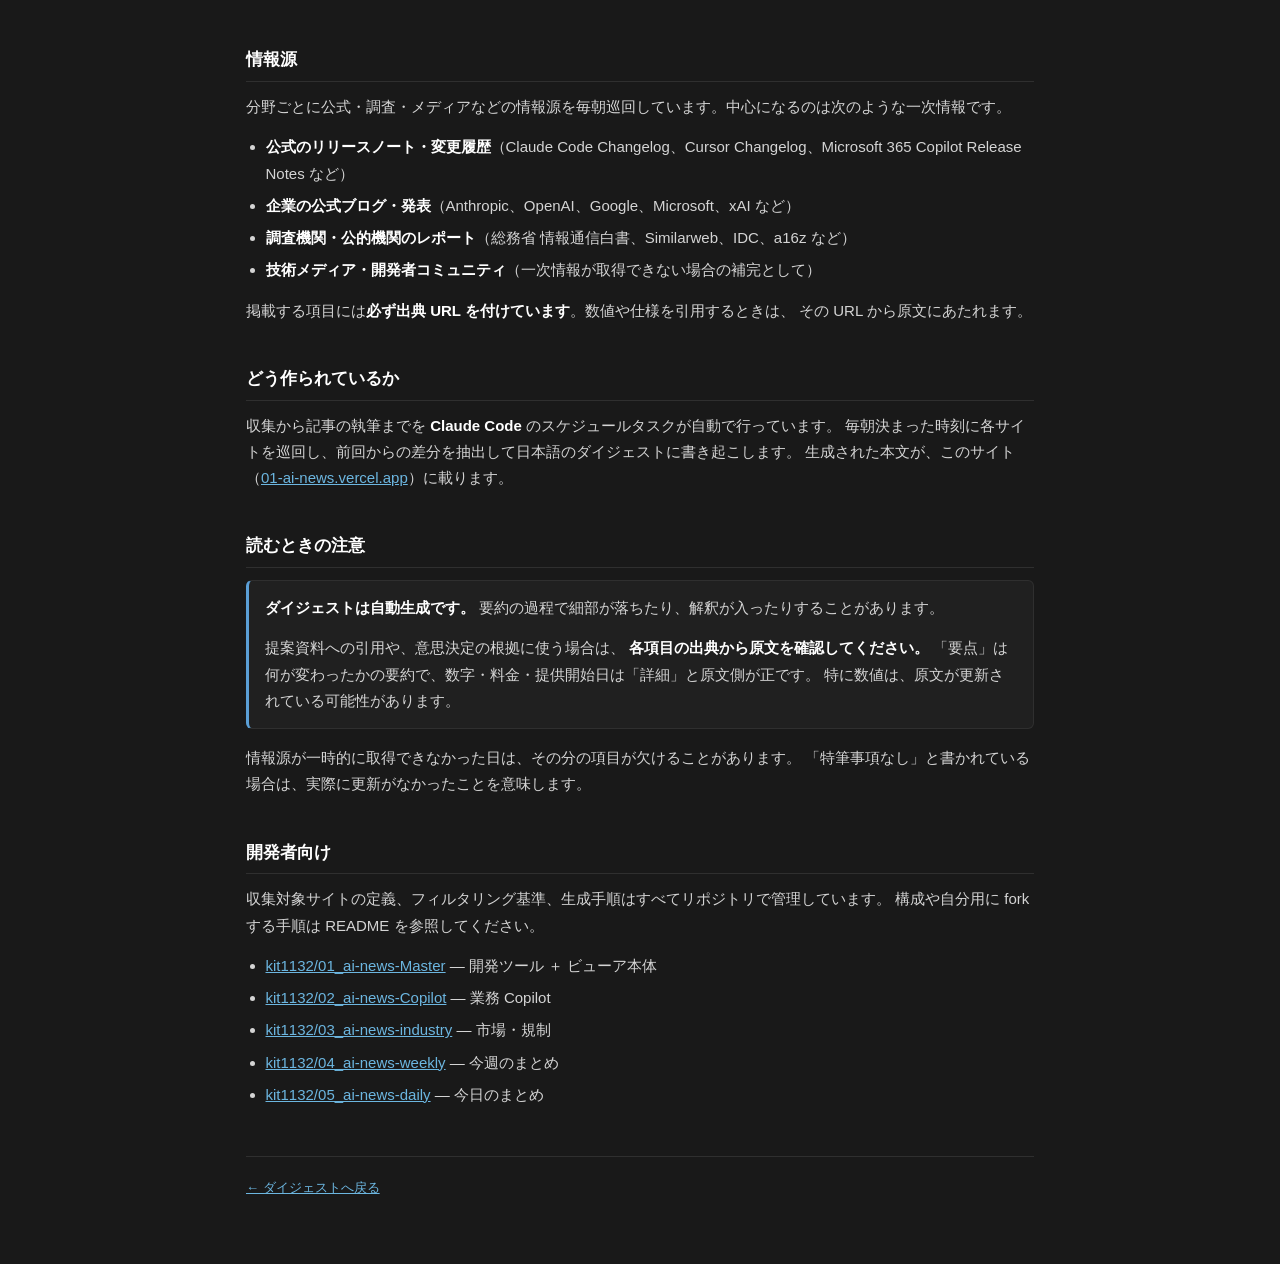
==== commit 3a5691a3: "今日・今週・カテゴリのナビを同じ階層に揃え、作業ブランチでも main の当日分を読めるようにする。 Co-authored-by: Cursor <cursoragent@cursor.com>" ====
--- a/about.html
+++ b/about.html
@@ -4,7 +4,7 @@
   <meta charset="utf-8">
   <meta name="viewport" content="width=device-width, initial-scale=1">
   <title>このサイトについて — AI News</title>
-  <meta name="description" content="AI の新機能や公式発表を毎朝自動で集め、日本語で短くまとめたサイトです。開発ツール・Microsoft・業界の3分野を追い、ハイライトは要点と詳細、各項目には出典リンクが付きます。">
+  <meta name="description" content="AI の新機能や公式発表を毎朝自動で集め、日本語で短くまとめたサイトです。開発ツール・業務 Copilot・市場・規制の3分野を追い、ハイライトは要点と詳細、各項目には出典リンクが付きます。">
   <!-- 実効テーマ（dark/light）に合わせて JS が書き換える。初期値は暗色（既定プリファレンス） -->
   <meta name="color-scheme" content="dark">
   <!-- 初回描画前にテーマを確定し、フラッシュを防ぐ。localStorage キーは index.html と共用 -->
@@ -161,16 +161,19 @@
     <p class="lede">
       AI の新機能や公式発表を、毎朝自動で集めて日本語で短くまとめたサイトです。
       追っているのは開発ツール（Claude / Cursor / OpenAI / Google など）、
-      Microsoft 365 Copilot 周辺、業界の市場・規制の3分野です。
+      業務 Copilot（M365 Copilot / Studio / Power Platform）、市場・規制の3分野です。
       1日1回見るなら「今日のまとめ」だけで足ります。
       どの項目にも出典へのリンクが付くので、気になったものはその場で原文にあたれます。
     </p>
 
     <h2>5つのソースの読み分け</h2>
     <p>
-      左の一覧は「まとめ」と「元ソース」の2群に分かれています。
+      左の一覧は親子になっています。
+      「今日のまとめ」「今週のまとめ」の右の三角（▸）で枝だけ開閉できます（本文は変わりません）。名前を押すとそのまとめ本文へ進み、下に元ソース（開発ツール / 業務 Copilot / 市場・規制）がぶら下がります。
+      「カテゴリ別まとめ」はまず13の話題の目次です。話題を選ぶと、右にその更新の時系列（新しい順・各日に日付見出し）が出ます。左の日付はその日へジャンプします。タイトルは開いたまま他も開けます。
+      今日のまとめ・今週のまとめ・カテゴリでは、右の先頭に短い一文の概要と、いま見ている日付（または週／話題名）が出ます。左の日付一覧では土＝青・日＝赤です。
       <strong>1日1回だけ見るなら「今日のまとめ」だけで足ります。</strong>
-      特定の分野を深く追いたいときに元ソース側を開いてください。
+      特定の分野を深く追いたいときに、開いている日付（または週）の元ソースを開いてください。
     </p>
     <div class="tw">
       <table>
@@ -197,16 +200,22 @@
             <td>使っているツールの変更を追う</td>
           </tr>
           <tr>
-            <td><span class="tab">Microsoft</span></td>
+            <td><span class="tab">業務 Copilot</span></td>
             <td>M365 Copilot / Copilot Studio / Power Platform</td>
             <td>毎朝 6:10</td>
-            <td>Microsoft 案件の情報収集</td>
-          </tr>
-          <tr>
-            <td><span class="tab">業界</span></td>
+            <td>業務 Copilot の変更を追う</td>
+          </tr>
+          <tr>
+            <td><span class="tab">市場・規制</span></td>
             <td>市場データ・調査・資金調達・規制の動向</td>
             <td>毎朝 5:10</td>
             <td>提案資料の根拠を探す</td>
+          </tr>
+          <tr>
+            <td><span class="tab">カテゴリ別まとめ</span></td>
+            <td>13の話題の目次。選んだ話題は時系列（日付見出し＋タイトル）で読む</td>
+            <td>今日のまとめと同じ（毎朝 7:00）</td>
+            <td>1つの話題の経緯を追う</td>
           </tr>
         </tbody>
       </table>
@@ -240,8 +249,8 @@
     <p>3つの元ソースが先に生成され、それをまとめたものが 7:00 に出ます。時刻はすべて日本時間です。</p>
     <ul class="flow">
       <li><time>4:10</time><span>「開発ツール」を生成</span></li>
-      <li><time>5:10</time><span>「業界」を生成</span></li>
-      <li><time>6:10</time><span>「Microsoft」を生成</span></li>
+      <li><time>5:10</time><span>「市場・規制」を生成</span></li>
+      <li><time>6:10</time><span>「業務 Copilot」を生成</span></li>
       <li><time>7:00</time><span>3つを統合して「今日のまとめ」を生成</span></li>
       <li><time>月曜 3:00</time><span>直近1週間分をまとめて「今週のまとめ」を生成</span></li>
     </ul>
@@ -292,10 +301,9 @@
       構成や自分用に fork する手順は README を参照してください。
     </p>
     <ul>
-      <li><a href="./preview/reading-format.html">読み方プレビュー（要約／詳細・本番反映済みの見本）</a></li>
       <li><a href="https://github.com/kit1132/01_ai-news-Master">kit1132/01_ai-news-Master</a> — 開発ツール ＋ ビューア本体</li>
-      <li><a href="https://github.com/kit1132/02_ai-news-Copilot">kit1132/02_ai-news-Copilot</a> — Microsoft</li>
-      <li><a href="https://github.com/kit1132/03_ai-news-industry">kit1132/03_ai-news-industry</a> — 業界</li>
+      <li><a href="https://github.com/kit1132/02_ai-news-Copilot">kit1132/02_ai-news-Copilot</a> — 業務 Copilot</li>
+      <li><a href="https://github.com/kit1132/03_ai-news-industry">kit1132/03_ai-news-industry</a> — 市場・規制</li>
       <li><a href="https://github.com/kit1132/04_ai-news-weekly">kit1132/04_ai-news-weekly</a> — 今週のまとめ</li>
       <li><a href="https://github.com/kit1132/05_ai-news-daily">kit1132/05_ai-news-daily</a> — 今日のまとめ</li>
     </ul>
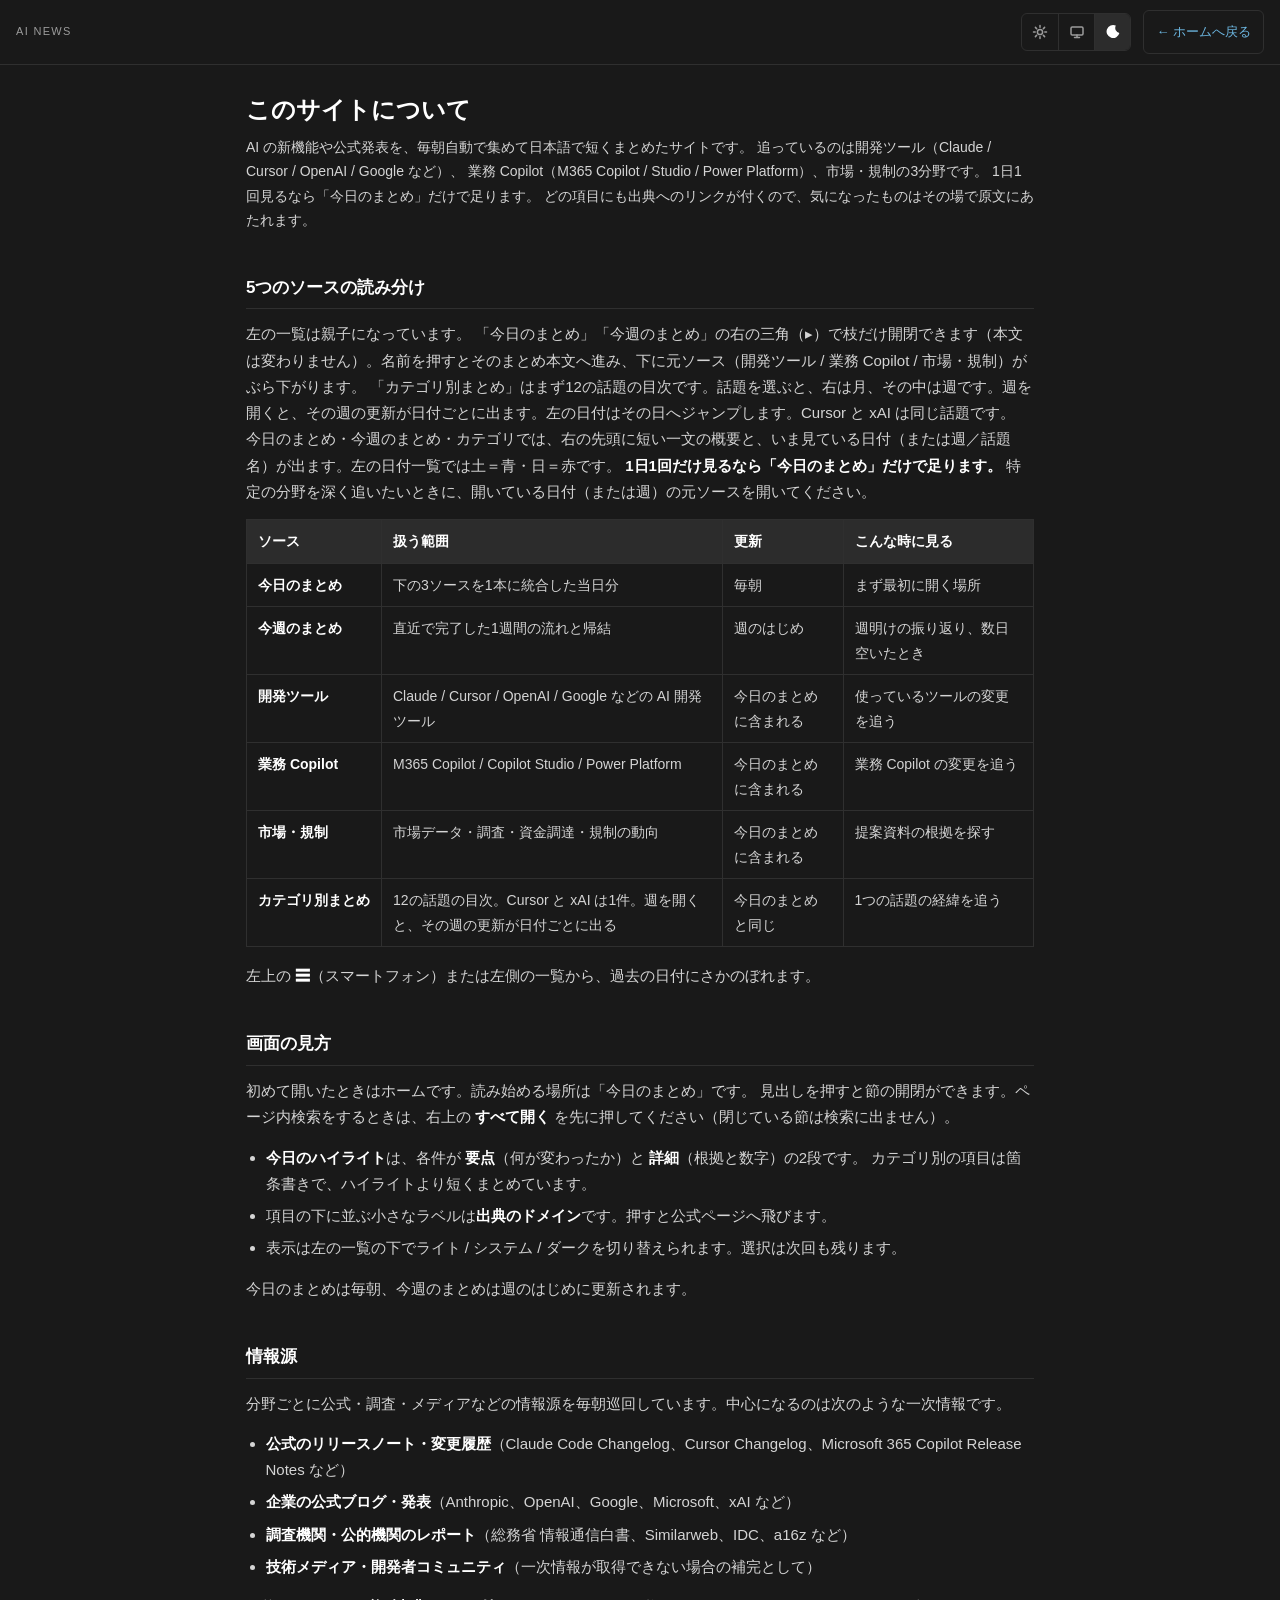
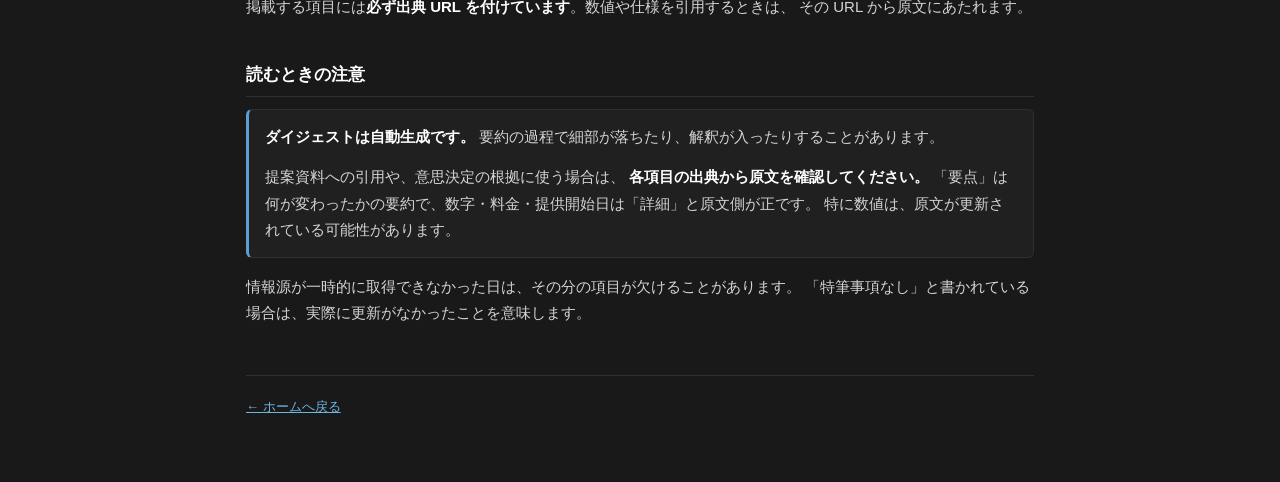
==== commit 86bdc052: "ホームを入口にし、カテゴリは週で辿り、画面上からホームへ戻れるようにする。 Co-authored-by: Cursor <cursoragent@cursor.com>" ====
--- a/about.html
+++ b/about.html
@@ -153,7 +153,7 @@
         </svg>
       </button>
     </div>
-    <a class="back" href="./">← ダイジェストへ戻る</a>
+    <a class="back" href="./#home">← ホームへ戻る</a>
   </header>
 
   <main>
@@ -170,7 +170,7 @@
     <p>
       左の一覧は親子になっています。
       「今日のまとめ」「今週のまとめ」の右の三角（▸）で枝だけ開閉できます（本文は変わりません）。名前を押すとそのまとめ本文へ進み、下に元ソース（開発ツール / 業務 Copilot / 市場・規制）がぶら下がります。
-      「カテゴリ別まとめ」はまず13の話題の目次です。話題を選ぶと、右にその更新の時系列（新しい順・各日に日付見出し）が出ます。左の日付はその日へジャンプします。タイトルは開いたまま他も開けます。
+      「カテゴリ別まとめ」はまず12の話題の目次です。話題を選ぶと、右は月、その中は週です。週を開くと、その週の更新が日付ごとに出ます。左の日付はその日へジャンプします。Cursor と xAI は同じ話題です。
       今日のまとめ・今週のまとめ・カテゴリでは、右の先頭に短い一文の概要と、いま見ている日付（または週／話題名）が出ます。左の日付一覧では土＝青・日＝赤です。
       <strong>1日1回だけ見るなら「今日のまとめ」だけで足ります。</strong>
       特定の分野を深く追いたいときに、開いている日付（または週）の元ソースを開いてください。
@@ -184,37 +184,37 @@
           <tr>
             <td><span class="tab">今日のまとめ</span></td>
             <td>下の3ソースを1本に統合した当日分</td>
-            <td>毎朝 7:00</td>
+            <td>毎朝</td>
             <td>まず最初に開く場所</td>
           </tr>
           <tr>
             <td><span class="tab">今週のまとめ</span></td>
             <td>直近で完了した1週間の流れと帰結</td>
-            <td>毎週月曜 3:00</td>
+            <td>週のはじめ</td>
             <td>週明けの振り返り、数日空いたとき</td>
           </tr>
           <tr>
             <td><span class="tab">開発ツール</span></td>
             <td>Claude / Cursor / OpenAI / Google などの AI 開発ツール</td>
-            <td>毎朝 4:10</td>
+            <td>今日のまとめに含まれる</td>
             <td>使っているツールの変更を追う</td>
           </tr>
           <tr>
             <td><span class="tab">業務 Copilot</span></td>
             <td>M365 Copilot / Copilot Studio / Power Platform</td>
-            <td>毎朝 6:10</td>
+            <td>今日のまとめに含まれる</td>
             <td>業務 Copilot の変更を追う</td>
           </tr>
           <tr>
             <td><span class="tab">市場・規制</span></td>
             <td>市場データ・調査・資金調達・規制の動向</td>
-            <td>毎朝 5:10</td>
+            <td>今日のまとめに含まれる</td>
             <td>提案資料の根拠を探す</td>
           </tr>
           <tr>
             <td><span class="tab">カテゴリ別まとめ</span></td>
-            <td>13の話題の目次。選んだ話題は時系列（日付見出し＋タイトル）で読む</td>
-            <td>今日のまとめと同じ（毎朝 7:00）</td>
+            <td>12の話題の目次。Cursor と xAI は1件。週を開くと、その週の更新が日付ごとに出る</td>
+            <td>今日のまとめと同じ</td>
             <td>1つの話題の経緯を追う</td>
           </tr>
         </tbody>
@@ -226,7 +226,7 @@
 
     <h2>画面の見方</h2>
     <p>
-      開いた直後は「今日のまとめ」で、その日の先頭の節だけが展開されています。
+      初めて開いたときはホームです。読み始める場所は「今日のまとめ」です。
       見出しを押すと節の開閉ができます。ページ内検索をするときは、右上の
       <strong>すべて開く</strong> を先に押してください（閉じている節は検索に出ません）。
     </p>
@@ -245,15 +245,7 @@
       </li>
     </ul>
 
-    <h2>1日の流れ</h2>
-    <p>3つの元ソースが先に生成され、それをまとめたものが 7:00 に出ます。時刻はすべて日本時間です。</p>
-    <ul class="flow">
-      <li><time>4:10</time><span>「開発ツール」を生成</span></li>
-      <li><time>5:10</time><span>「市場・規制」を生成</span></li>
-      <li><time>6:10</time><span>「業務 Copilot」を生成</span></li>
-      <li><time>7:00</time><span>3つを統合して「今日のまとめ」を生成</span></li>
-      <li><time>月曜 3:00</time><span>直近1週間分をまとめて「今週のまとめ」を生成</span></li>
-    </ul>
+    <p>今日のまとめは毎朝、今週のまとめは週のはじめに更新されます。</p>
 
     <h2>情報源</h2>
     <p>
@@ -268,13 +260,6 @@
     <p>
       掲載する項目には<strong>必ず出典 URL を付けています</strong>。数値や仕様を引用するときは、
       その URL から原文にあたれます。
-    </p>
-
-    <h2>どう作られているか</h2>
-    <p>
-      収集から記事の執筆までを <strong>Claude Code</strong> のスケジュールタスクが自動で行っています。
-      毎朝決まった時刻に各サイトを巡回し、前回からの差分を抽出して日本語のダイジェストに書き起こします。
-      生成された本文が、このサイト（<a href="https://01-ai-news.vercel.app">01-ai-news.vercel.app</a>）に載ります。
     </p>
 
     <h2>読むときの注意</h2>
@@ -295,21 +280,8 @@
       「特筆事項なし」と書かれている場合は、実際に更新がなかったことを意味します。
     </p>
 
-    <h2>開発者向け</h2>
-    <p>
-      収集対象サイトの定義、フィルタリング基準、生成手順はすべてリポジトリで管理しています。
-      構成や自分用に fork する手順は README を参照してください。
-    </p>
-    <ul>
-      <li><a href="https://github.com/kit1132/01_ai-news-Master">kit1132/01_ai-news-Master</a> — 開発ツール ＋ ビューア本体</li>
-      <li><a href="https://github.com/kit1132/02_ai-news-Copilot">kit1132/02_ai-news-Copilot</a> — 業務 Copilot</li>
-      <li><a href="https://github.com/kit1132/03_ai-news-industry">kit1132/03_ai-news-industry</a> — 市場・規制</li>
-      <li><a href="https://github.com/kit1132/04_ai-news-weekly">kit1132/04_ai-news-weekly</a> — 今週のまとめ</li>
-      <li><a href="https://github.com/kit1132/05_ai-news-daily">kit1132/05_ai-news-daily</a> — 今日のまとめ</li>
-    </ul>
-
     <footer>
-      <a href="./">← ダイジェストへ戻る</a>
+      <a href="./#home">← ホームへ戻る</a>
     </footer>
   </main>
 
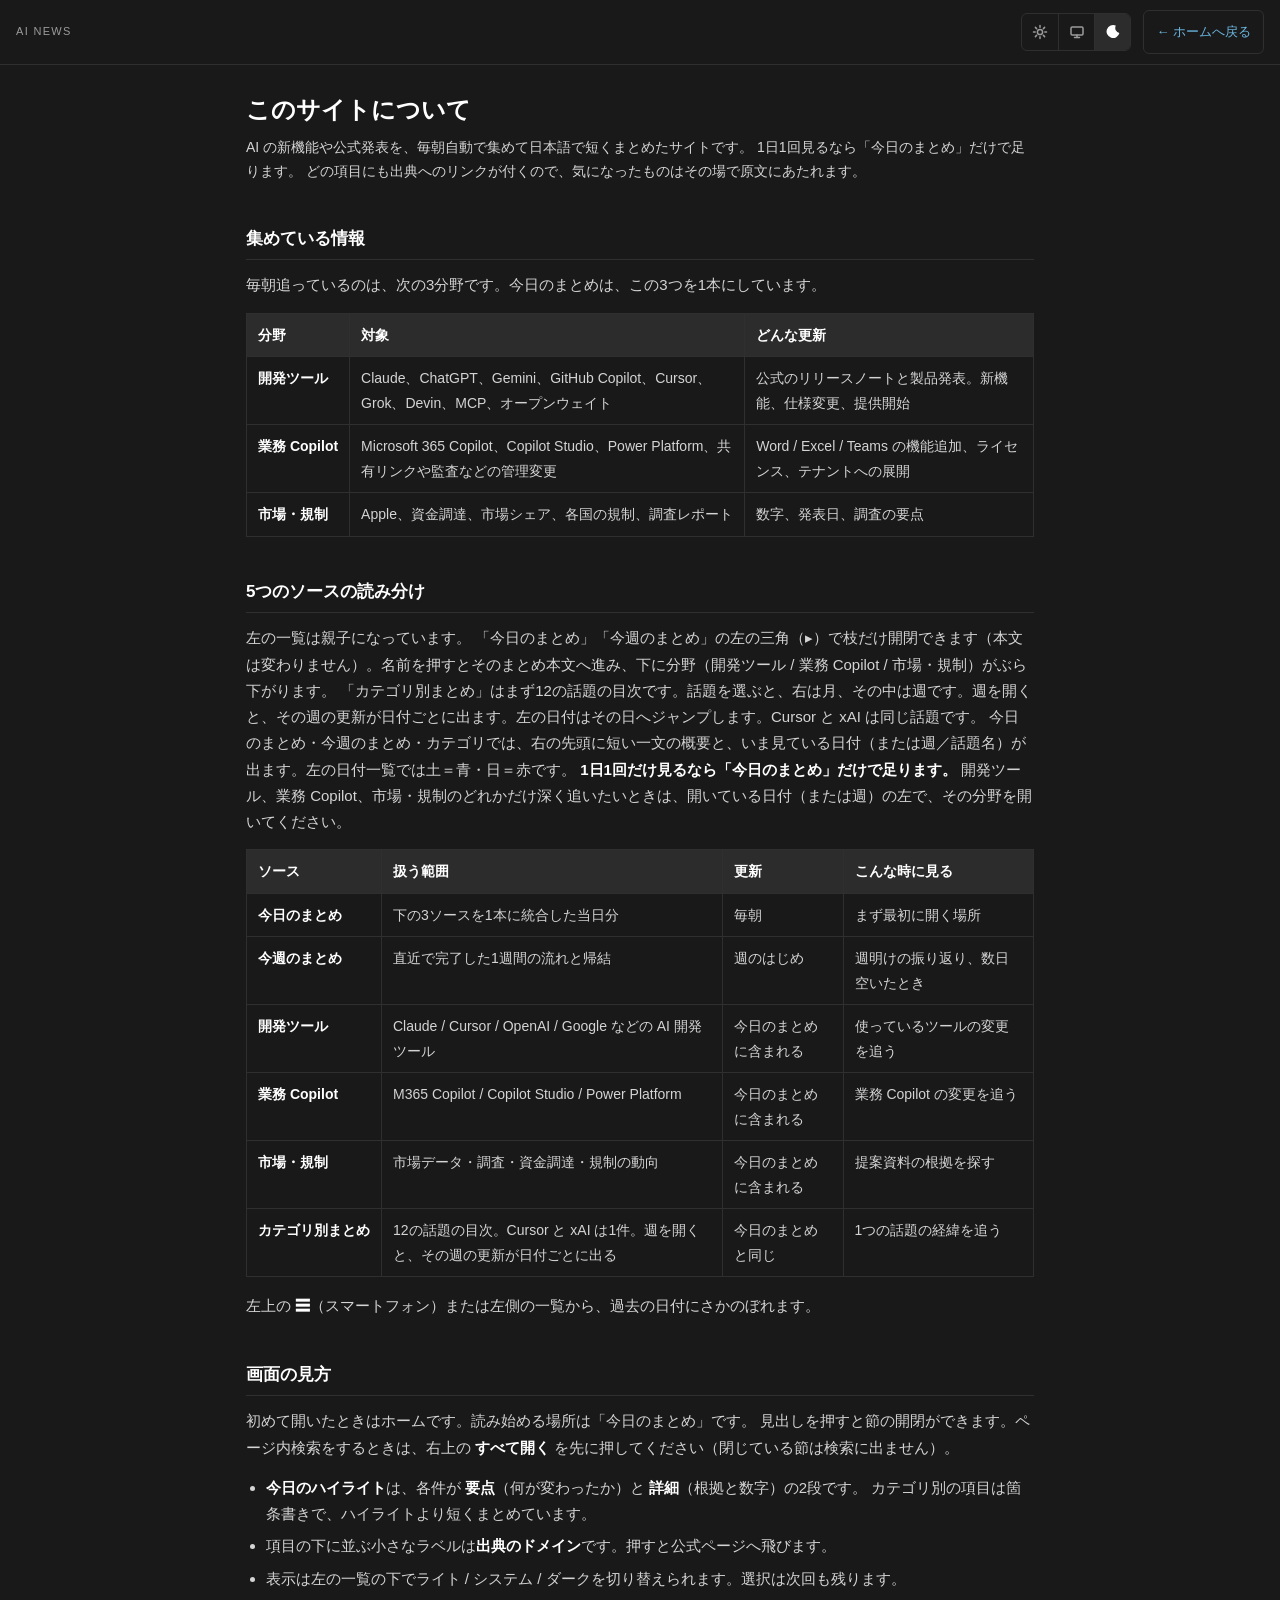
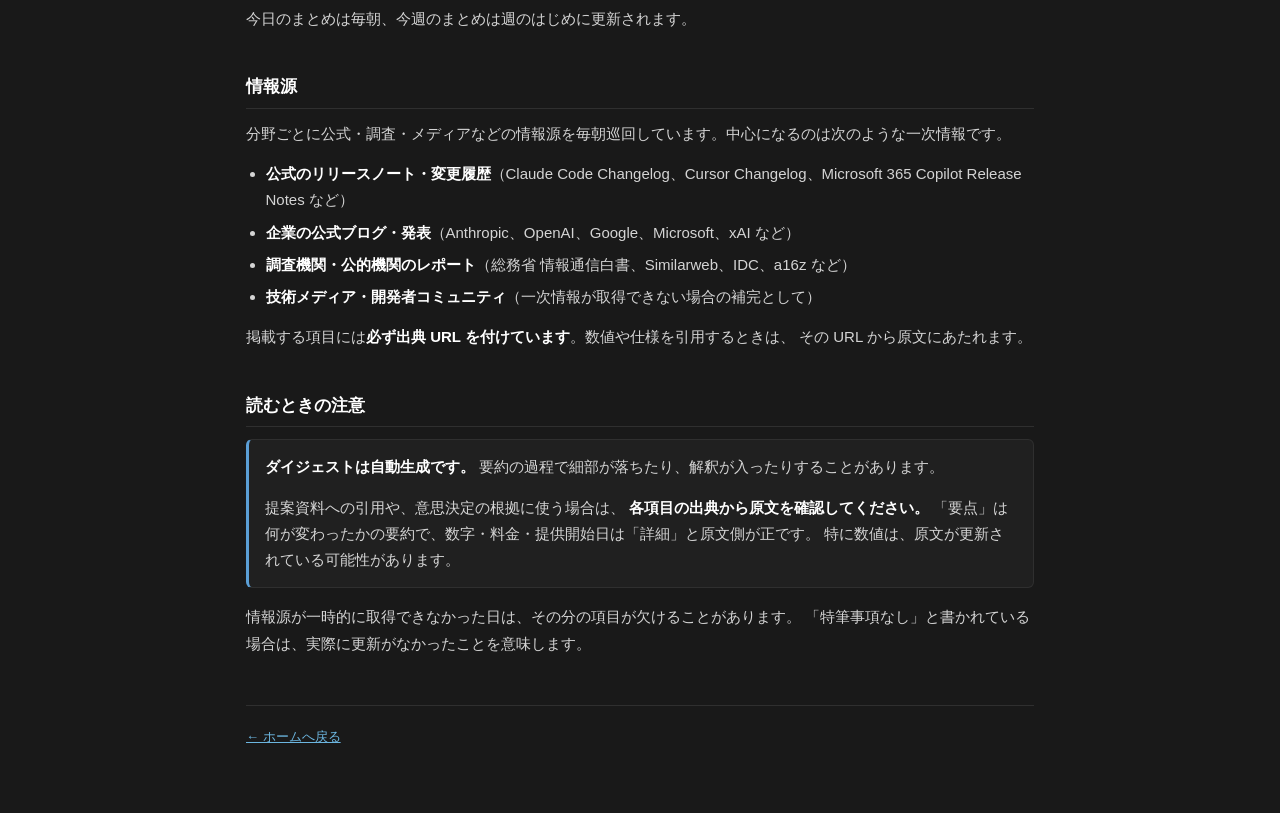
==== commit b10ab983: "ホームでサイトの構成が追えるようにし、詳細説明はこのサイトについてへ移す。 Co-authored-by: Cursor <cursoragent@cursor.com>" ====
--- a/about.html
+++ b/about.html
@@ -160,20 +160,45 @@
     <h1>このサイトについて</h1>
     <p class="lede">
       AI の新機能や公式発表を、毎朝自動で集めて日本語で短くまとめたサイトです。
-      追っているのは開発ツール（Claude / Cursor / OpenAI / Google など）、
-      業務 Copilot（M365 Copilot / Studio / Power Platform）、市場・規制の3分野です。
       1日1回見るなら「今日のまとめ」だけで足ります。
       どの項目にも出典へのリンクが付くので、気になったものはその場で原文にあたれます。
     </p>
 
+    <h2>集めている情報</h2>
+    <p>毎朝追っているのは、次の3分野です。今日のまとめは、この3つを1本にしています。</p>
+    <div class="tw">
+      <table>
+        <thead>
+          <tr><th>分野</th><th>対象</th><th>どんな更新</th></tr>
+        </thead>
+        <tbody>
+          <tr>
+            <td><span class="tab">開発ツール</span></td>
+            <td>Claude、ChatGPT、Gemini、GitHub Copilot、Cursor、Grok、Devin、MCP、オープンウェイト</td>
+            <td>公式のリリースノートと製品発表。新機能、仕様変更、提供開始</td>
+          </tr>
+          <tr>
+            <td><span class="tab">業務 Copilot</span></td>
+            <td>Microsoft 365 Copilot、Copilot Studio、Power Platform、共有リンクや監査などの管理変更</td>
+            <td>Word / Excel / Teams の機能追加、ライセンス、テナントへの展開</td>
+          </tr>
+          <tr>
+            <td><span class="tab">市場・規制</span></td>
+            <td>Apple、資金調達、市場シェア、各国の規制、調査レポート</td>
+            <td>数字、発表日、調査の要点</td>
+          </tr>
+        </tbody>
+      </table>
+    </div>
+
     <h2>5つのソースの読み分け</h2>
     <p>
       左の一覧は親子になっています。
-      「今日のまとめ」「今週のまとめ」の右の三角（▸）で枝だけ開閉できます（本文は変わりません）。名前を押すとそのまとめ本文へ進み、下に元ソース（開発ツール / 業務 Copilot / 市場・規制）がぶら下がります。
+      「今日のまとめ」「今週のまとめ」の左の三角（▸）で枝だけ開閉できます（本文は変わりません）。名前を押すとそのまとめ本文へ進み、下に分野（開発ツール / 業務 Copilot / 市場・規制）がぶら下がります。
       「カテゴリ別まとめ」はまず12の話題の目次です。話題を選ぶと、右は月、その中は週です。週を開くと、その週の更新が日付ごとに出ます。左の日付はその日へジャンプします。Cursor と xAI は同じ話題です。
       今日のまとめ・今週のまとめ・カテゴリでは、右の先頭に短い一文の概要と、いま見ている日付（または週／話題名）が出ます。左の日付一覧では土＝青・日＝赤です。
       <strong>1日1回だけ見るなら「今日のまとめ」だけで足ります。</strong>
-      特定の分野を深く追いたいときに、開いている日付（または週）の元ソースを開いてください。
+      開発ツール、業務 Copilot、市場・規制のどれかだけ深く追いたいときは、開いている日付（または週）の左で、その分野を開いてください。
     </p>
     <div class="tw">
       <table>
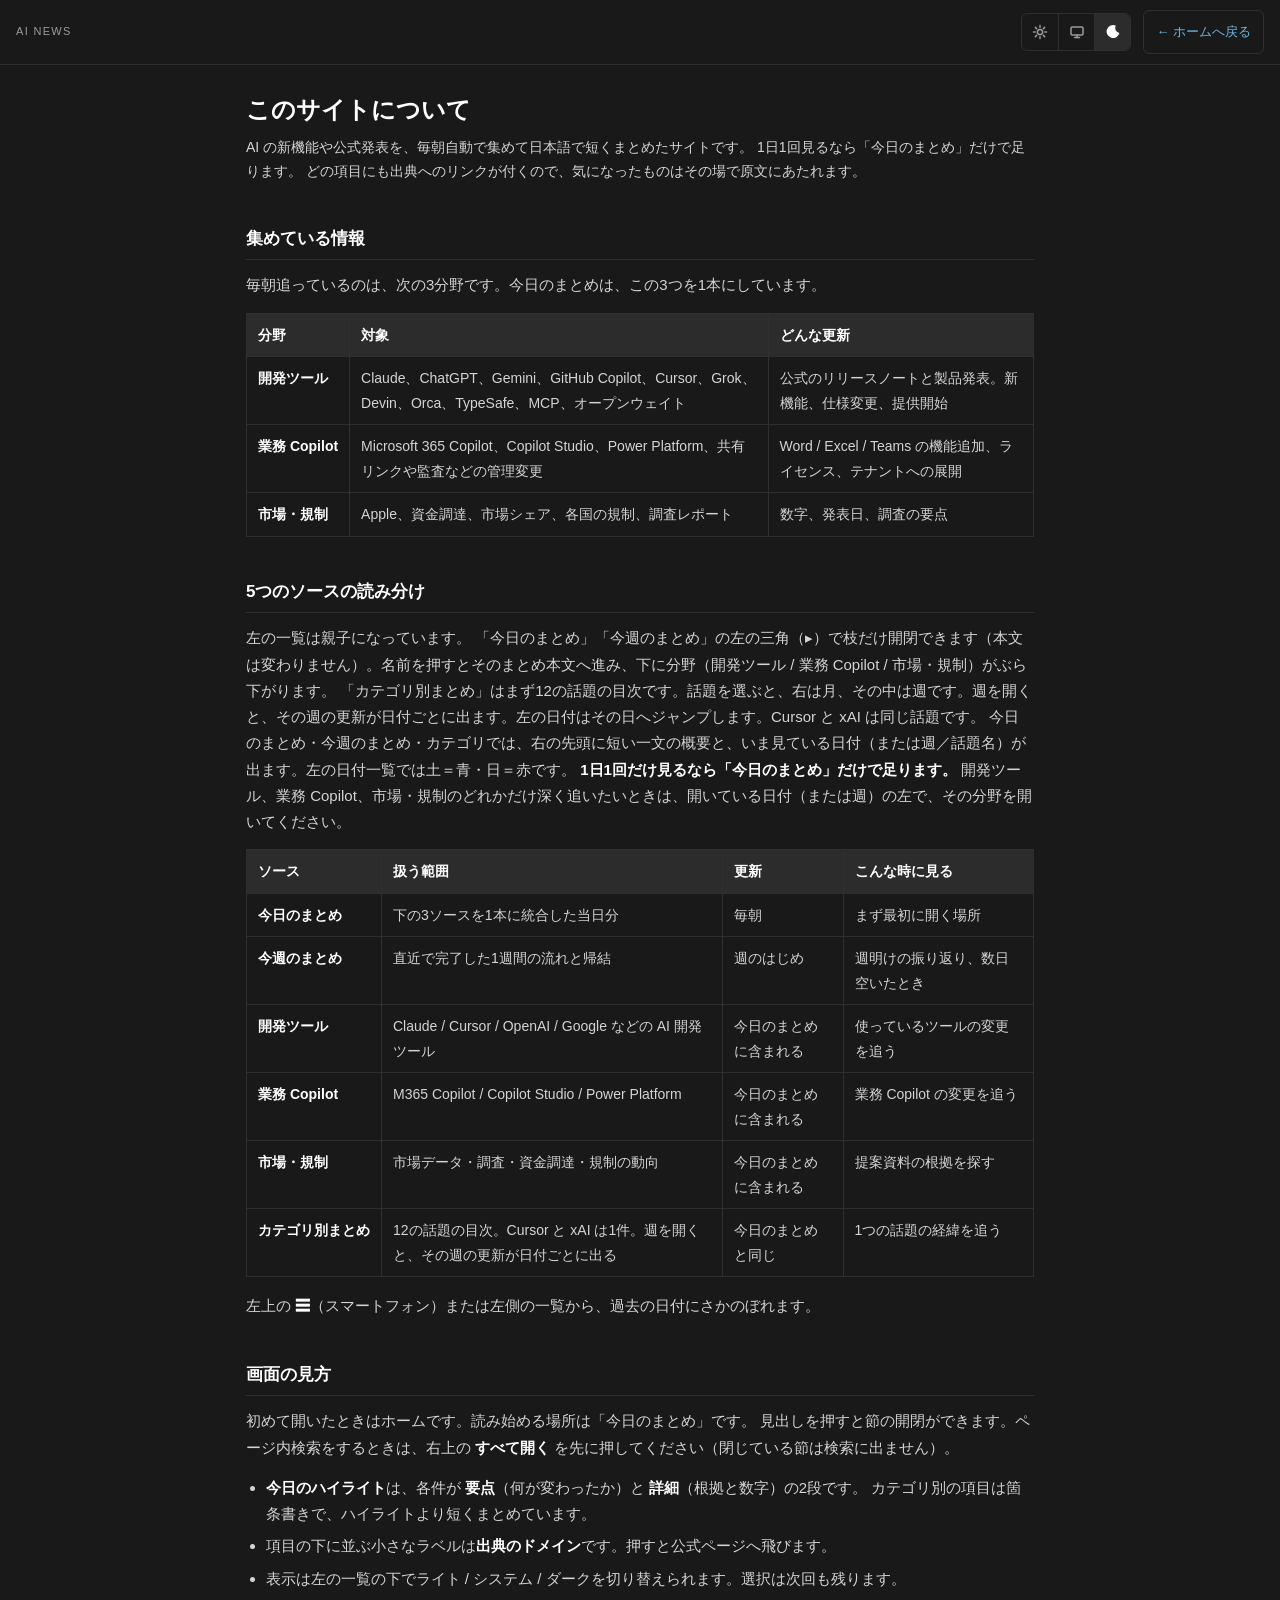
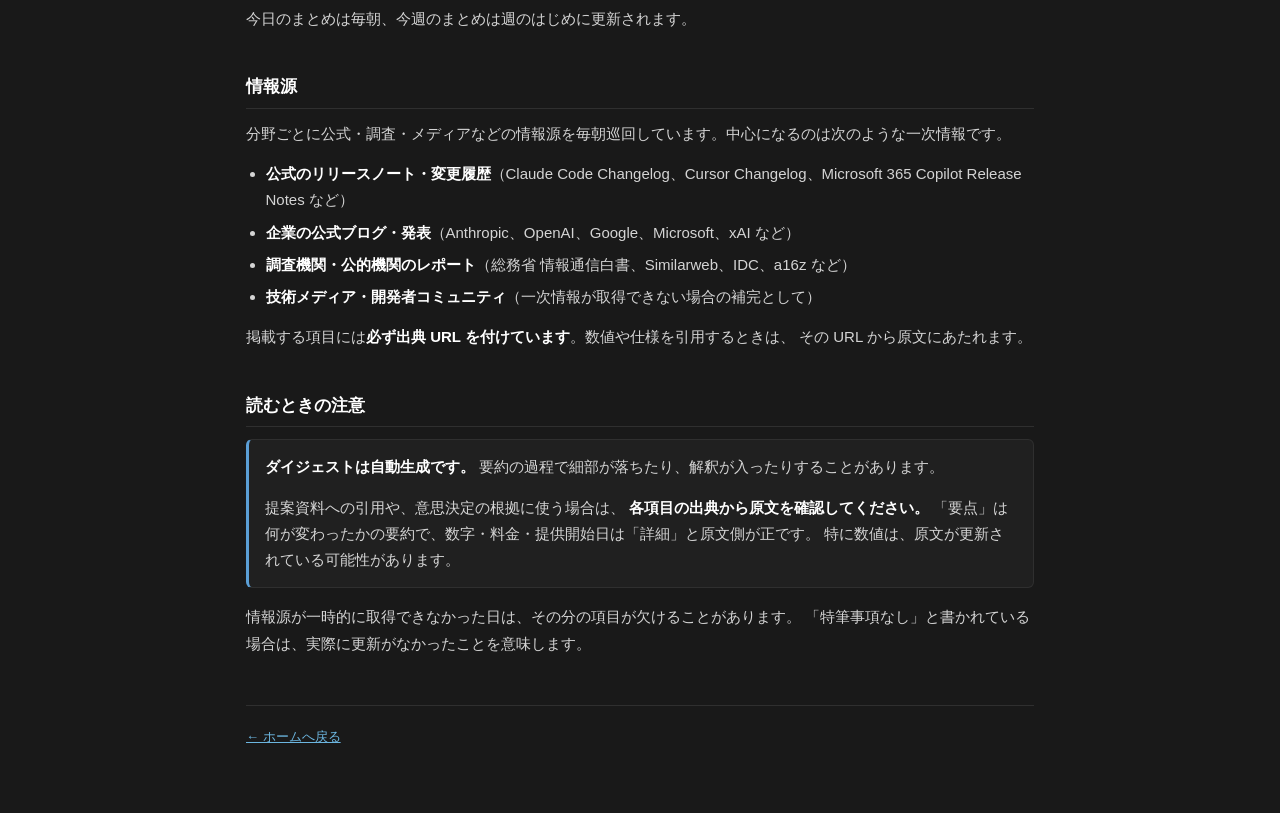
==== commit 731d7bfc: "Orca と TypeSafe AI を監視ソースに追加 Co-Authored-By: Claude Opus 5.5 <noreply@anthropic.com>" ====
--- a/about.html
+++ b/about.html
@@ -174,7 +174,7 @@
         <tbody>
           <tr>
             <td><span class="tab">開発ツール</span></td>
-            <td>Claude、ChatGPT、Gemini、GitHub Copilot、Cursor、Grok、Devin、MCP、オープンウェイト</td>
+            <td>Claude、ChatGPT、Gemini、GitHub Copilot、Cursor、Grok、Devin、Orca、TypeSafe、MCP、オープンウェイト</td>
             <td>公式のリリースノートと製品発表。新機能、仕様変更、提供開始</td>
           </tr>
           <tr>
